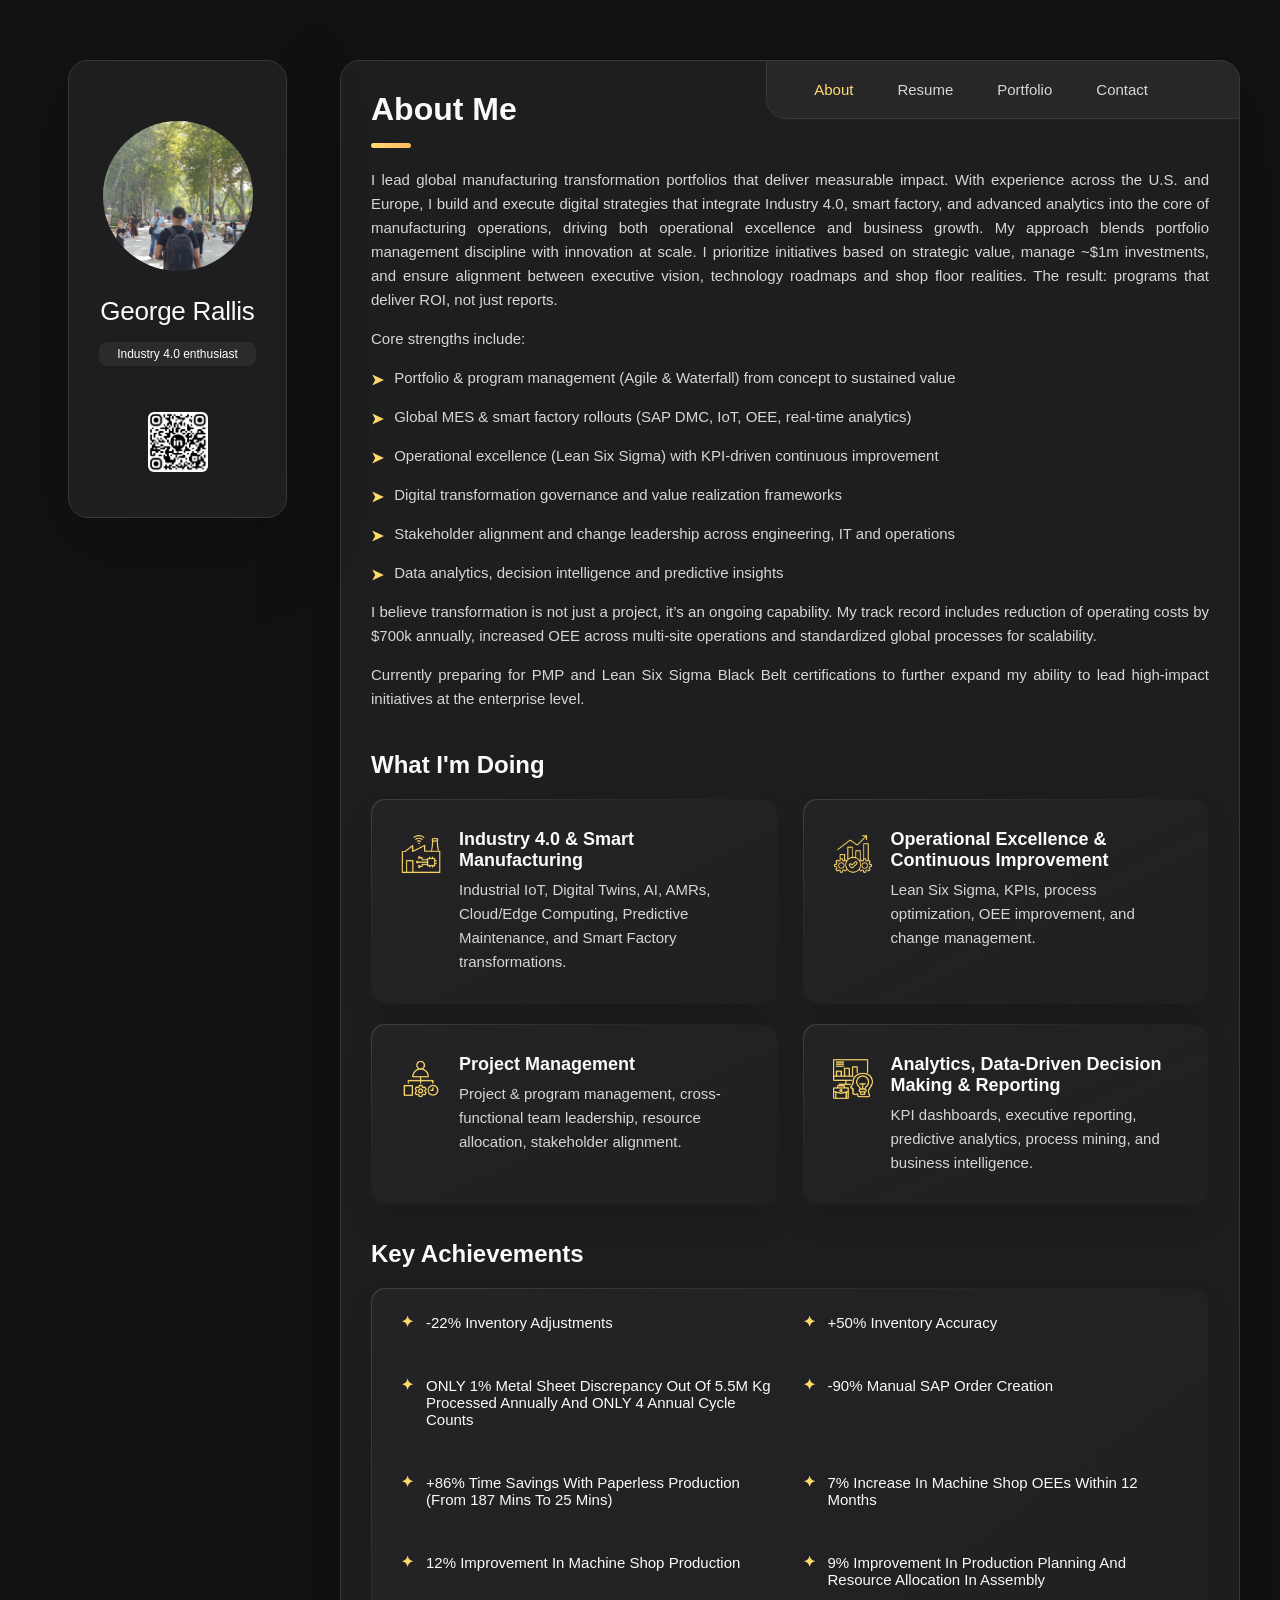
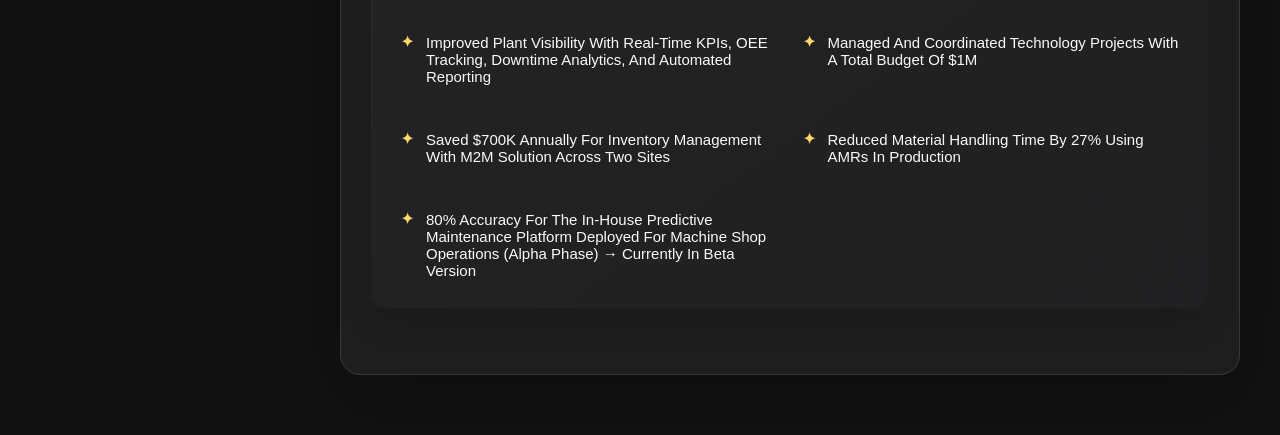
==== index.html @ 7f818e44 "github pages" ====
<!DOCTYPE html>
<html lang="en">

<head>
  <meta charset="UTF-8">
  <meta http-equiv="X-UA-Compatible" content="IE=edge">
  <meta name="viewport" content="width=device-width, initial-scale=1.0">
  <title>G.R.</title>

  <!--
    - favicon
  -->
  <link rel="shortcut icon" href="./assets/images/logo1.ico" type="image/x-icon">

  <!--
    - custom css link
  -->
  <link rel="stylesheet" href="./assets/css/style.css">

  <!--
    - google font link
  -->
  <link rel="preconnect" href="https://fonts.googleapis.com">
  <link rel="preconnect" href="https://fonts.gstatic.com" crossorigin>
</head>

  <!--
    - #MAIN
  -->
  
  <main>

    <!--
      - #SIDEBAR
    -->

    <aside class="sidebar" data-sidebar>

      <div class="sidebar-info">

        <figure class="avatar-box" style="border-radius: 50%;">
          <img src="./assets/images/my-avatar2.jpg" alt="George Rallis" width="80" style="border-radius: 50%; pointer-events: none; user-select: none;">
        </figure>

        <div class="info-content">
          <h1 class="name" title="George Rallis">George Rallis</h1>

          <p class="title" style="text-align: center;">Industry 4.0 enthusiast</p>
        </div>

        <button class="info_more-btn" data-sidebar-btn>
          <span>Show Contacts</span>

          <ion-icon name="chevron-down"></ion-icon>
        </button>

      </div>

      <div class="sidebar-info_more">

        <div class="separator"></div>

        <ul class="contacts-list">

          <li class="contact-item qr-item">
            <div class="contact-info">
              <a href="https://www.linkedin.com/in/grallis/" target="_blank">
                <img src="./assets/images/qr-code-styling.png" alt="LinkedIn QR Code" class="qr-code" />
              </a>
            </div>
          </li>
<!--
          <li class="contact-item">

            <div class="icon-box">
              <ion-icon name="mail-outline"></ion-icon>
            </div>

            <div class="contact-info">
              <p class="contact-title">Email</p>

              <a href="mailto:email@email.com" class="contact-link">email@email.com</a>
            </div>

          </li>

          <li class="contact-item">

            <div class="icon-box">
              <ion-icon name="phone-portrait-outline"></ion-icon>
            </div>

            <div class="contact-info">
              <p class="contact-title">Phone</p>

              <a href="tel:-" class="contact-link">-</a>
            </div>

          </li>

          <li class="contact-item">

            <div class="icon-box">
              <ion-icon name="calendar-outline"></ion-icon>
            </div>

            <div class="contact-info">
              <p class="contact-title">Birthday</p>

              <time datetime="1982-06-23">June 23, 1982</time>
            </div>

          </li>

          <li class="contact-item">

            <div class="icon-box">
              <ion-icon name="location-outline"></ion-icon>
            </div>

            <div class="contact-info">
              <p class="contact-title">Location</p>

              <address>Drama, Greece</address>
            </div>

          </li>

        </ul>

        <div class="separator"></div>
        <ul class="social-list">

          <li class="social-item">
            <a href="#" class="social-link">
              <ion-icon name="logo-facebook"></ion-icon>
            </a>
          </li>

          <li class="social-item">
            <a href="#" class="social-link">
              <ion-icon name="logo-twitter"></ion-icon>
            </a>
          </li>

          <li class="social-item">
            <a href="https://www.linkedin.com/in/grallis" class="social-link" target="_blank" rel="noopener noreferrer">
              <ion-icon name="logo-linkedin"></ion-icon>
            </a>
          </li>

-->
        </ul>

      </div>

    </aside>





    <!--
      - #main-content
    -->

    <div class="main-content">

      <!--
        - #NAVBAR
      -->

      <nav class="navbar">

        <ul class="navbar-list">

          <li class="navbar-item">
            <button class="navbar-link  active" data-nav-link>About</button>
          </li>

          <li class="navbar-item">
            <button class="navbar-link" data-nav-link>Resume</button>
          </li>

          <li class="navbar-item">
            <button class="navbar-link" data-nav-link>Portfolio</button>
          </li>
<!--
          <li class="navbar-item">
            <button class="navbar-link" data-nav-link>Blog</button>
          </li>
-->
          <li class="navbar-item">
            <button class="navbar-link" data-nav-link>Contact</button>
          </li>
          <li class="navbar-item">
  <button class="navbar-link theme-toggle">
    <ion-icon name="moon"></ion-icon>
  </button>
</li>


        </ul>

      </nav>





      <!--
        - #ABOUT
      -->

      <article class="about  active" data-page="about">

        <header>
          <h2 class="h2 article-title">About me</h2>
        </header>

        <section class="about-text" style="text-align: justify;">
          <p>
            I lead global manufacturing transformation portfolios that deliver measurable impact. With experience across the U.S. and Europe, I build and execute digital strategies that integrate Industry 4.0, smart factory, and advanced analytics into the core of manufacturing operations, driving both operational excellence and business growth.
            My approach blends portfolio management discipline with innovation at scale. I prioritize initiatives based on strategic value, manage ~$1m investments, and ensure alignment between executive vision, technology roadmaps and shop floor realities. The result: programs that deliver ROI, not just reports.
          </p>
          <p>Core strengths include:</p>
          <p><span class="emoji">➤</span> Portfolio & program management (Agile & Waterfall) from concept to sustained value</p>
          <p><span class="emoji">➤</span> Global MES & smart factory rollouts (SAP DMC, IoT, OEE, real-time analytics)</p>
          <p><span class="emoji">➤</span> Operational excellence (Lean Six Sigma) with KPI-driven continuous improvement</p>
          <p><span class="emoji">➤</span> Digital transformation governance and value realization frameworks</p>
          <p><span class="emoji">➤</span> Stakeholder alignment and change leadership across engineering, IT and operations</p>
          <p><span class="emoji">➤</span> Data analytics, decision intelligence and predictive insights</p>
          <p>
            I believe transformation is not just a project, it’s an ongoing capability. My track record includes reduction of operating costs by $700k annually, increased OEE across multi-site operations and standardized global processes for scalability.
          </p>
          <p>
            Currently preparing for PMP and Lean Six Sigma Black Belt certifications to further expand my ability to lead high-impact initiatives at the enterprise level.
          </p>
        </section>


        <!--
          - service
        -->

        <section class="service">

          <h3 class="h3 service-title">What i'm doing</h3>

          <ul class="service-list">

            <li class="service-item">
              <div class="service-icon-box">
                <img src="./assets/images/smart_factory1.png" width="40">
              </div>
              <div class="service-content-box">
                <h4 class="h4 service-item-title">Industry 4.0 & Smart Manufacturing</h4>
                <p class="service-item-text">
                  Industrial IoT, Digital Twins, AI, AMRs, Cloud/Edge Computing, Predictive Maintenance, and Smart Factory transformations.
                </p>
              </div>
            </li>

            <li class="service-item">
              <div class="service-icon-box">
                <img src="./assets/images/operational_excellence1.png" width="40">
              </div>
              <div class="service-content-box">
                <h4 class="h4 service-item-title">Operational Excellence & Continuous Improvement</h4>
                <p class="service-item-text">
                  Lean Six Sigma, KPIs, process optimization, OEE improvement, and change management.
                </p>
              </div>
            </li>

            <li class="service-item">
              <div class="service-icon-box">
                <img src="./assets/images/project_management1.png" alt="mobile app icon" width="40">
              </div>
              <div class="service-content-box">
                <h4 class="h4 service-item-title">Project Management</h4>
                <p class="service-item-text">
                  Project & program management, cross-functional team leadership, resource allocation, stakeholder alignment.
                </p>
              </div>
            </li>

            <li class="service-item">
              <div class="service-icon-box">
                <img src="./assets/images/business_intelligence1.png" alt="camera icon" width="40">
              </div>
              <div class="service-content-box">
                <h4 class="h4 service-item-title">Analytics, Data-Driven Decision Making & Reporting</h4>
                <p class="service-item-text">
                  KPI dashboards, executive reporting, predictive analytics, process mining, and business intelligence.
                </p>
              </div>
            </li>

          </ul>

        </section>


        <!--
          - testimonials
        -->
<!--
        <section class="testimonials">

          <h3 class="h3 testimonials-title">Testimonials</h3>

          <ul class="testimonials-list has-scrollbar">

            <li class="testimonials-item">
              <div class="content-card" data-testimonials-item>

                <figure class="testimonials-avatar-box">
                  <img src="./assets/images/avatar-1.png" alt="Daniel lewis" width="60" data-testimonials-avatar>
                </figure>

                <h4 class="h4 testimonials-item-title" data-testimonials-title>Daniel lewis</h4>

                <div class="testimonials-text" data-testimonials-text>
                  <p>
                    Richard was hired to create a corporate identity. We were very pleased with the work done. She has a
                    lot of experience
                    and is very concerned about the needs of client. Lorem ipsum dolor sit amet, ullamcous cididt
                    consectetur adipiscing
                    elit, seds do et eiusmod tempor incididunt ut laborels dolore magnarels alia.
                  </p>
                </div>

              </div>
            </li>

            <li class="testimonials-item">
              <div class="content-card" data-testimonials-item>

                <figure class="testimonials-avatar-box">
                  <img src="./assets/images/avatar-2.png" alt="Jessica miller" width="60" data-testimonials-avatar>
                </figure>

                <h4 class="h4 testimonials-item-title" data-testimonials-title>Jessica miller</h4>

                <div class="testimonials-text" data-testimonials-text>
                  <p>
                    Richard was hired to create a corporate identity. We were very pleased with the work done. She has a
                    lot of experience
                    and is very concerned about the needs of client. Lorem ipsum dolor sit amet, ullamcous cididt
                    consectetur adipiscing
                    elit, seds do et eiusmod tempor incididunt ut laborels dolore magnarels alia.
                  </p>
                </div>

              </div>
            </li>

            <li class="testimonials-item">
              <div class="content-card" data-testimonials-item>

                <figure class="testimonials-avatar-box">
                  <img src="./assets/images/avatar-3.png" alt="Emily evans" width="60" data-testimonials-avatar>
                </figure>

                <h4 class="h4 testimonials-item-title" data-testimonials-title>Emily evans</h4>

                <div class="testimonials-text" data-testimonials-text>
                  <p>
                    Richard was hired to create a corporate identity. We were very pleased with the work done. She has a
                    lot of experience
                    and is very concerned about the needs of client. Lorem ipsum dolor sit amet, ullamcous cididt
                    consectetur adipiscing
                    elit, seds do et eiusmod tempor incididunt ut laborels dolore magnarels alia.
                  </p>
                </div>

              </div>
            </li>

            <li class="testimonials-item">
              <div class="content-card" data-testimonials-item>

                <figure class="testimonials-avatar-box">
                  <img src="./assets/images/avatar-4.png" alt="Henry william" width="60" data-testimonials-avatar>
                </figure>

                <h4 class="h4 testimonials-item-title" data-testimonials-title>Henry william</h4>

                <div class="testimonials-text" data-testimonials-text>
                  <p>
                    Richard was hired to create a corporate identity. We were very pleased with the work done. She has a
                    lot of experience
                    and is very concerned about the needs of client. Lorem ipsum dolor sit amet, ullamcous cididt
                    consectetur adipiscing
                    elit, seds do et eiusmod tempor incididunt ut laborels dolore magnarels alia.
                  </p>
                </div>

              </div>
            </li>

          </ul>

        </section>
-->

        <!--
          - testimonials modal
        -->

        <div class="modal-container" data-modal-container>

          <div class="overlay" data-overlay></div>

          <section class="testimonials-modal">

            <button class="modal-close-btn" data-modal-close-btn>
              <ion-icon name="close-outline"></ion-icon>
            </button>

            <div class="modal-img-wrapper">
              <figure class="modal-avatar-box">
                <img src="./assets/images/avatar-1.png" alt="Daniel lewis" width="80" data-modal-img>
              </figure>

              <img src="./assets/images/icon-quote.svg" alt="quote icon">
            </div>

            <div class="modal-content">

              <h4 class="h3 modal-title" data-modal-title>Daniel lewis</h4>

              <time datetime="2021-06-14">14 June, 2021</time>

              <div data-modal-text>
                <p>
                  Richard was hired to create a corporate identity. We were very pleased with the work done. She has a
                  lot of experience
                  and is very concerned about the needs of client. Lorem ipsum dolor sit amet, ullamcous cididt
                  consectetur adipiscing
                  elit, seds do et eiusmod tempor incididunt ut laborels dolore magnarels alia.
                </p>
              </div>

            </div>

          </section>

        </div>

        <!--
          - Key Achievements
        -->
<section class="service">

  <h3 class="h3 service-title">Key Achievements</h3>

  <ul class="service-list content-card">
    
    <li class="skills-item">
      <div class="title-wrapper">
        <h5 class="h5"><span class="emoji">✦</span> -22% inventory adjustments</h5>
      </div>
    </li>
    <li class="skills-item">
      <div class="title-wrapper">
        <h5 class="h5"><span class="emoji">✦</span> +50% inventory accuracy</h5>
      </div>
    </li>
    <li class="skills-item">
      <div class="title-wrapper">
        <h5 class="h5"><span class="emoji">✦</span> ONLY 1% metal sheet discrepancy out of 5.5M kg processed annually and ONLY 4 annual cycle counts</h5>
      </div>
    </li>
    <li class="skills-item">
      <div class="title-wrapper">
        <h5 class="h5"><span class="emoji">✦</span> -90% manual SAP order creation</h5>
      </div>
    </li>
    <li class="skills-item">
      <div class="title-wrapper">
        <h5 class="h5"><span class="emoji">✦</span> +86% time savings with paperless production (from 187 mins to 25 mins)</h5>
      </div>
    </li>
    <li class="skills-item">
      <div class="title-wrapper">
        <h5 class="h5"><span class="emoji">✦</span> 7% increase in machine shop OEEs within 12 months</h5>
      </div>
    </li>
    <li class="skills-item">
      <div class="title-wrapper">
        <h5 class="h5"><span class="emoji">✦</span> 12% improvement in machine shop production</h5>
      </div>
    </li>
    <li class="skills-item">
      <div class="title-wrapper">
        <h5 class="h5"><span class="emoji">✦</span> 9% improvement in production planning and resource allocation in assembly</h5>
      </div>
    </li>
    <li class="skills-item">
      <div class="title-wrapper">
        <h5 class="h5"><span class="emoji">✦</span> Improved plant visibility with real-time KPIs, OEE tracking, downtime analytics, and automated reporting</h5>
      </div>
    </li>
    <li class="skills-item">
      <div class="title-wrapper">
        <h5 class="h5"><span class="emoji">✦</span> Managed and coordinated technology projects with a total budget of $1M</h5>
      </div>
    </li>
    <li class="skills-item">
      <div class="title-wrapper">
        <h5 class="h5"><span class="emoji">✦</span> Saved $700K annually for inventory management with M2M solution across two sites</h5>
      </div>
    </li>
    <li class="skills-item">
      <div class="title-wrapper">
        <h5 class="h5"><span class="emoji">✦</span> Reduced material handling time by 27% using AMRs in production</h5>
      </div>
    </li>
    <li class="skills-item">
      <div class="title-wrapper">
        <h5 class="h5"><span class="emoji">✦</span> 80% accuracy for the in-house predictive maintenance platform deployed for Machine Shop operations (alpha phase) → currently in beta version</h5>
      </div>
    </li>

  </ul>

</section>


        <!--
          - clients
        -->
<!--
        <section class="clients">

          <h3 class="h3 clients-title">Clients</h3>

          <ul class="clients-list has-scrollbar">

            <li class="clients-item">
              <a href="#">
                <img src="./assets/images/logo-1-color.png" alt="client logo">
              </a>
            </li>

            <li class="clients-item">
              <a href="#">
                <img src="./assets/images/logo-2-color.png" alt="client logo">
              </a>
            </li>

            <li class="clients-item">
              <a href="#">
                <img src="./assets/images/logo-3-color.png" alt="client logo">
              </a>
            </li>

            <li class="clients-item">
              <a href="#">
                <img src="./assets/images/logo-4-color.png" alt="client logo">
              </a>
            </li>

            <li class="clients-item">
              <a href="#">
                <img src="./assets/images/logo-5-color.png" alt="client logo">
              </a>
            </li>

            <li class="clients-item">
              <a href="#">
                <img src="./assets/images/logo-6-color.png" alt="client logo">
              </a>
            </li>

          </ul>

        </section>
-->
      </article>





      <!--
        - #RESUME
      -->

      <article class="resume" data-page="resume">

        <header>
          <h2 class="h2 article-title">Resume</h2>
        </header>

        <section class="timeline">

          <div class="title-wrapper">
            <div class="icon-box">
              <ion-icon name="rocket"></ion-icon>
            </div>

            <h3 class="h3">Experience</h3>
          </div>

          <ol class="timeline-list">

            <li class="timeline-item">
              <h4 class="h4 timeline-item-title">Lead Smart Manufacturing & Operations Engineer</h4>
              <span>Raycap SA USA - Primary Locations: Charleston, SC & Post Falls, ID</span>
              <span>Raycap SA Greece - Based: Drama</span>
              <span>05/2022 - Present</span>
              <ul class="timeline-text" style="text-align: justify;">
                <li>
                  • <b>Directed the global Smart Factory transformation program</b>, designing and executing a scalable Industry 4.0 roadmap across multiple manufacturing sites to improve connectivity, automation, and data-driven decision-making to achieve corporate KPIs and operational goals.
                  <ul style="margin-left: 20px; list-style-type: circle; text-align: justify;">
                    <li>&#9642; Incorporated in-house product development, MES, IoT, SCADA, AI agents, Digital Twins, AMRs, Predictive Maintenance, Edge & Cloud Computing, 5G, RFID, Machine Vision for Quality Visual Inspection, and Big Data for Advanced Production Analytics with developed forecasting models for SCM.</li>
                  </ul>
                </li>
                <li>•	Partnered cross-functionally with IT, Engineering, Production, and Quality to design a secure and scalable IT/OT architecture, aligning Smart Factory systems with ISO 27001 and international cybersecurity best practices to protect digital assets and ensure operational resilience.</li>
                <li>•	Developed a cross-functional team integrating IT, Operations, Engineering, and Quality to enable Industry 4.0 initiatives and accelerate digital transformation, improving operational agility, productivity, and data-driven decision-making enterprise-wide.</li>
                <li>•	Chaired the Digital Manufacturing Steering Committee, presenting project roadmaps and performance updates to plant leadership and functional managers to secure alignment and investment in continuous improvement initiatives.</li>
                <li>•	Functioned as PMO for digital transformation initiatives, overseeing project planning, execution, risk mitigation, budgeting, stakeholder communication and post-project reviews.</li>
                <li>•	Led continuous improvement initiatives using Lean Six Sigma, improving production processes, efficiency, and quality across manufacturing operations.</li>
                <li>•	Worked closely with external vendors and consultants to plan, implement, and enhance SAP projects, ensuring successful integration with the existing systems.</li>
              </ul>
            </li>

            <li class="timeline-item">
              <h4 class="h4 timeline-item-title">Electrical Engineer</h4>
              <span>Senekis & Sons Ltd-Electrical Switchboards, Thessaloniki, Greece</span>
              <span>11/2020 - 4/2022</span>
              <ul class="timeline-text" style="text-align: justify;">
                <li>•	Drove Lean-based operational excellence initiatives, reducing non-value-added time by 15% and improving production cycle efficiency by 10%.</li>
                <li>•	Designed and implemented process automation and safety compliance solutions across electrical manufacturing systems.</li>
                <li>•	Managed end-to-end project delivery, ensuring cost control, stakeholder alignment, and on-time execution.</li>
              </ul>
            </li>

            <li class="timeline-item">
              <h4 class="h4 timeline-item-title">Software Developer/IT specialist</h4>                                                                                                                                             </h4>
              <span>Research & Informatics Corps, IV Support Brigade, Xanthi, Greece</span>
              <span>01/2020 - 10/2020</span>
              <ul class="timeline-text" style="text-align: justify;">
                <li>•	Developed a motion-tracking surveillance system for restricted military zones.</li>
                <li>•	Designed optimized shift scheduling algorithms, improving personnel allocation efficiency.</li>
                <li>•	Maintained and supported secure military network infrastructure implementing ISO-aligned policies and controls to protect sensitive data and systems.</li>
              </ul>
            </li>

            <li class="timeline-item">
              <h4 class="h4 timeline-item-title">Freelance Electrical Engineer</h4>                                                                                                                                             </h4>
              <span>Upwork</span>
              <span>03/2018 - 01/2020</span>
              <ul class="timeline-text" style="text-align: justify;">
                <li>•	Battery Management System (BMS) Prototype: Designed and simulated a basic BMS for a lithium-ion battery pack with features including cell balancing, fault detection, temperature monitoring, and protection mechanisms. The system was integrated with a photovoltaic (PV) charging source, enabling efficient solar energy harvesting and smart charge control to maximize battery lifespan and safety.</li>
                <li>•	Automated Attendance System Using RFID: Developed both the hardware (RFID reader + microcontroller) and backend software for an automated work attendance tracking system.</li>
                <li>•	DC Motor Speed Control Using PWM: Designed a closed-loop DC motor control system using pulse-width modulation (PWM) and feedback from a rotary encoder. Enabled smooth speed variation and automatic correction under variable load conditions. Built the circuit on a PCB and programmed it using an embedded C environment.</li>
              </ul>
            </li>

            <li class="timeline-item">
              <h4 class="h4 timeline-item-title">Automation Engineer</h4>                                                                                                                                             </h4>
              <span>Raycap SA, Drama, Greece</span>
              <span>06/2017 - 09/2017</span>
              <ul class="timeline-text" style="text-align: justify;">
                <li>• Conducted Industry 4.0 readiness assessment and proposed digital transformation roadmap for smart factory adoption.</li>
                <li>• Designed and deployed PoC IoT and predictive analytics systems integrating PLC data, in-house engineered IoT modules, Azure Cloud Services, Analytics Platforms, and Databases to enable data-driven operations.</li>
                <li>•	Applied DevOps practices (including CI/CD pipelines, automated deployments, and system monitoring) to streamline development, improve solution reliability, and accelerate digital initiatives.</li>
              </ul>
            </li>
          </ol>

        </section>

        <section class="timeline">

          <div class="title-wrapper">
            <div class="icon-box">
              <ion-icon name="book-outline"></ion-icon>
            </div>

            <h3 class="h3">Education</h3>
          </div>

          <ol class="timeline-list">

            <li class="timeline-item">
              <h4 class="h4 timeline-item-title">Master of Business Administration (MBA)</h4>
              <span>University of Macedonia (UOM), Thessaloniki, Greece</span>
              <span>10/2021 - 03/2023</span>
              <ul class="timeline-text" style="text-align: justify;">
                <li>•	Thesis: "Integration of Industry 4.0 in Operations Management"</li>
                <li>•	Focus: Project Management (PMI-aligned) & Operations Management</li>
              </ul>
            </li>

            <li class="timeline-item">
              <h4 class="h4 timeline-item-title">M.Eng. in Electrical & Computer Engineering</h4>
              <span>Democritus University of Thrace (DUTH), Xanthi, Greece</span>
              <span>10/2013 - 10/2019</span>
              <ul class="timeline-text" style="text-align: justify;">
                <li>•	Integrated Master’s Degree comprising 3 years of foundational studies (B.Sc.) followed by 2 years of specialized advanced studies (M.Eng.).</li>
                <li>• Focus: Mechatronics, Internet of Things (IoT), Industry 4.0, Embedded Systems, Microelectronics, Control Systems, and Automation.</li>
              </ul>
            </li>

          </ol>

        </section>

        <section class="timeline">

          <div class="title-wrapper">
            <div class="icon-box">
              <ion-icon name="apps-outline"></ion-icon>
            </div>

            <h3 class="h3">Advisory Experience (Volundary)</h3>
          </div>

          <ol class="timeline-list">

            <li class="timeline-item">
              <h4 class="h4 timeline-item-title">Technical Implementation Advisor</h4>
              <span>DEDKA Non-Profit Organization, Drama, Greece</span>
              <span>12/2022 - Present</span>
              <ul class="timeline-text" style="text-align: justify;">
                <li>•	Advising on IoT-enabled public health systems, developing smart monitoring infrastructure for AED devices across municipalities.</li>
                <li>•	Collaborated with local partners to deploy data-driven analytics for optimal resource placement and performance tracking.</li>
                <li>•	Contributed to innovation in medical device technology: Patent: “IoT Device for an Automated External Defibrillator,” Application No: EP4480532 (Pending).</li>
              </ul>
            </li>

          </ol>

        </section>
<!--
        <section class="skill">

          <h3 class="h3 skills-title">My skills</h3>

          <ul class="skills-list content-card">

            <li class="skills-item">

              <div class="title-wrapper">
                <h5 class="h5">Web design</h5>
                <data value="80">80%</data>
              </div>

              <div class="skill-progress-bg">
                <div class="skill-progress-fill" style="width: 80%;"></div>
              </div>

            </li>

            <li class="skills-item">

              <div class="title-wrapper">
                <h5 class="h5">Graphic design</h5>
                <data value="70">70%</data>
              </div>

              <div class="skill-progress-bg">
                <div class="skill-progress-fill" style="width: 70%;"></div>
              </div>

            </li>

            <li class="skills-item">

              <div class="title-wrapper">
                <h5 class="h5">Branding</h5>
                <data value="90">90%</data>
              </div>

              <div class="skill-progress-bg">
                <div class="skill-progress-fill" style="width: 90%;"></div>
              </div>

            </li>

            <li class="skills-item">

              <div class="title-wrapper">
                <h5 class="h5">WordPress</h5>
                <data value="50">50%</data>
              </div>

              <div class="skill-progress-bg">
                <div class="skill-progress-fill" style="width: 50%;"></div>
              </div>

            </li>

          </ul>

        </section>
-->
      </article>





      <!--
        - #PORTFOLIO
      -->

      <article class="portfolio" data-page="portfolio">

        <header>
          <h2 class="h2 article-title">Portfolio</h2>
        </header>

          <div class="filter-select-box">
            <button class="filter-select" data-select>
              <div class="select-value" data-selecct-value>Select category</div>
              <div class="select-icon">
                <ion-icon name="chevron-down"></ion-icon>
              </div>
            </button>
          </div>

        <section class="timeline">

          <div class="title-wrapper">
            <div class="icon-box">
              <ion-icon name="briefcase-outline"></ion-icon>
            </div>
            <h3 class="h3">My projects</h3>
          </div>
          <!-- <div class="title-wrapper" style="font-weight: bold; color: hsl(45, 54%, 58%)">asd</div> -->
          
          <ol class="timeline-list">
            <li class="timeline-item">
              <h4 class="h4 timeline-item-title" style="font-weight: bold; color: hsl(45, 54%, 58%)">MES Implementation of SAP Digital Manufacturing (SAP DM)</h4>
              <ul class="timeline-text" style="text-align: justify;">
                <li>•	Led the implementation of SAP DM for real-time production tracking across all manufacturing lines, integrating PLCs and OPC-UA-enabled machinery to automate data capture for production orders and quality checks.</li>
                <li>•	Configured material traceability workflows for serialized components, enabling full batch genealogy and automated quality alerts in compliance with ISO and FDA standards.</li>
                <li>•	Developed custom SAC dashboards to monitor KPIs such as OEE, scrap rate, and throughput per line, reducing manual reporting efforts by 80% and providing near real-time operational insights.</li>
                <li>•	Designed automated production exception handling, where deviations in temperature, pressure, or cycle time triggered workflow notifications and corrective action tasks directly in SAP DM.</li>
                <li>•	Implemented bi-directional SAP ECC integration, ensuring production orders, inventory consumption, and finished goods receipts were automatically synchronized with ERP.</li>
                <li>•	Led pilot deployment on high-volume lines, achieving a 9% reduction in production downtime through proactive equipment monitoring and data-driven scheduling adjustments.</li>
                <li>•	Managed end-to-end user training and go-live support (~500 end users), resulting in 100% on-time adoption of electronic batch records and digital work instructions.</li>
              </ul>
              <div class="timeline-images" style="display: flex; gap: 10px; margin-top: 10px;">
                <img src="./assets/images/1.jpg" style="width: 8cm; height: 6cm; object-fit: cover; border-radius: 10px; pointer-events: none; user-select: none;">
                <img src="./assets/images/2.jpg" style="width: 8cm; height: 6cm; object-fit: cover; border-radius: 10px; pointer-events: none; user-select: none;">
                <img src="./assets/images/3.jpg" style="width: 8cm; height: 6cm; object-fit: cover; border-radius: 10px; pointer-events: none; user-select: none;">
                <img src="./assets/images/4.jpg" style="width: 8cm; height: 6cm; object-fit: cover; border-radius: 10px; pointer-events: none; user-select: none;">
              </div>
              <br>
            </li>

            <li class="timeline-item">
              <h4 class="h4 timeline-item-title" style="font-weight: bold; color: hsl(45, 54%, 58%)">In-house modular MES (RayTrace) development for the Machine Shop </h4>
              <ul class="timeline-text" style="text-align: justify;">
                <li>•	Led end-to-end in-house MES development tailored for a machine shop environment, delivering a modular solution that supports flexible production workflows and multi-machine connectivity.</li>
                <li>•	Designed and implemented real-time machine data capture, integrating CNC machines, PLCs, and sensors to track cycle time, spindle utilization, and machine status automatically.</li>
                <li>•	Developed dynamic work order and job tracking modules, enabling operators to log progress, report downtime, and track setup/processing times with minimal manual effort.</li>
                <li>•	Built custom dashboards and analytics for production KPIs, including machine utilization, job completion rates, and scrap, improving visibility and data-driven decision-making.</li>
                <li>•	Enabled traceability and quality control workflows, logging tool usage, maintenance history, and part inspection results to ensure compliance and reduce rework.</li>
                <li>•	Implemented modular architecture, allowing rapid addition of new functionalities without impacting existing operations.</li>
                <li>•	Directed user training, adoption, and change management for shop-floor personnel, ensuring smooth transition from manual tracking to a digital MES environment.</li>
                <li>•	Delivered measurable outcomes, including 7% increase in OEEs within 12 months and 12% improvement in production rate.</li>
              </ul>
              <div class="timeline-images" style="display: flex; gap: 10px; margin-top: 10px;">
                <img src="./assets/images/amr.jpg" style="width: 5cm; height: 4cm; object-fit: cover; border-radius: 10px; pointer-events: none; user-select: none;">
              </div>
              <br>
            </li>

            <li class="timeline-item">
              <h4 class="h4 timeline-item-title" style="font-weight: bold; color: hsl(45, 54%, 58%)">Smart Intralogistics Inventory Management (M2M Solution)</h4>
              <ul class="timeline-text" style="text-align: justify;">
                <li>•	Implemented a fully automated M2M intralogistics solution that monitors machine logs in real time, identifying part numbers, quantities, net weight, scrap weight, and scrap percentages.</li>
                <li>•	Automatically synchronizes with SAP ERP, consuming quantities and updating inventory without any manual ERP actions; humans only review logs daily.</li>
                <li>•	Enabled 24/7 robotic process automation, eliminating manual intervention while ensuring continuous production tracking and inventory management.</li>
                <li>•	Achieved -22% inventory adjustments, reducing discrepancies and improving inventory accuracy by 50%.</li>
                <li>•	Delivered exceptional material consumption accuracy: only 1% metal sheet discrepancy out of 5.5M kg processed annually, requiring just 4 annual cycle counts.</li>
                <li>•	Reduced manual SAP order creation by 90%, streamlining production planning and operations.</li>
                <li>•	Improved efficiency with paperless production, achieving +86% time savings (from 187 mins to 25 mins per batch).</li>
              </ul>
              <div class="timeline-images" style="display: flex; gap: 10px; margin-top: 10px;">
                <img src="./assets/images/amr.jpg" style="width: 5cm; height: 4cm; object-fit: cover; border-radius: 10px; pointer-events: none; user-select: none;">
              </div>
              <br>
            </li>

            <li class="timeline-item">
              <h4 class="h4 timeline-item-title" style="font-weight: bold; color: hsl(45, 54%, 58%)">In-house HRM system development with ERP, MES and Attendance System integration</h4>
              <ul class="timeline-text" style="text-align: justify;">
                <li>•	Led the end-to-end development of an in-house HRM system, integrating seamlessly with ERP, MES, and attendance systems to create a unified workforce management platform.</li>
                <li>•	Implemented real-time attendance tracking, linking RFID inputs directly to payroll, shift planning, and production line assignments.</li>
                <li>•	Developed automated leave, overtime, and shift allocation workflows, reducing manual HR processing and ensuring accurate labor cost allocation in ERP.</li>
                <li>•	Integrated HRM with MES production data, enabling real-time monitoring of operator productivity, machine assignments, and skill-based task allocation.</li>
                <li>•	Built custom dashboards and reports for HR and operations teams, including workforce utilization, absenteeism trends, and skill matrix analytics.</li>
                <li>•	Directed change management and user training, ensuring smooth adoption by HR and payroll.</li>
              </ul>
              <div class="timeline-images" style="display: flex; gap: 10px; margin-top: 10px;">
                <img src="./assets/images/amr.jpg" style="width: 5cm; height: 4cm; object-fit: cover; border-radius: 10px; pointer-events: none; user-select: none;">
              </div>
              <br>
            </li>

            <li class="timeline-item">
              <h4 class="h4 timeline-item-title" style="font-weight: bold; color: hsl(45, 54%, 58%)">Enterprise CMMS Deployment Across Raycap Manufacturing Plants</h4>
              <ul class="timeline-text" style="text-align: justify;">
                <li>•	Led the end-to-end implementation of a CMMS (Computerized Maintenance Management System) across multiple plants (1 in Greece, 3 in USA) within the group, standardizing maintenance processes and digitalizing equipment management.</li>
                <li>•	Configured preventive and reactive maintenance workflows, ensuring real-time tracking of machine health, downtime, and maintenance history.</li>
                <li>•	Integrated CMMS with ERP and MES, enabling automatic generation of maintenance orders, inventory updates, and spare parts consumption.</li>
                <li>•	Developed custom dashboards and KPIs to monitor equipment availability, MTBF, MTTF MTTR, PMP, maintenance backlog and maintenance costs, improving operational visibility.</li>
                <li>•	Directed user training, adoption, and change management, ensuring maintenance teams fully leveraged digital workflows.</li>
                <li>•	Delivered measurable outcomes, including reduction in unplanned downtime, optimized spare parts inventory, and standardized maintenance reporting across all plants.</li>
              </ul>
              <div class="timeline-images" style="display: flex; gap: 10px; margin-top: 10px;">
                <img src="./assets/images/amr.jpg" style="width: 5cm; height: 4cm; object-fit: cover; border-radius: 10px; pointer-events: none; user-select: none;">
              </div>
              <br>
            </li>

            <li class="timeline-item">
              <h4 class="h4 timeline-item-title" style="font-weight: bold; color: hsl(45, 54%, 58%)">5G AMR Implementation for Automated Material Handling</h4>
              <ul class="timeline-text" style="text-align: justify;">
                <li>•	Project managed the deployment of the first functional Autonomous Mobile Robot (AMR) for smart intralogistics, automating the transfer of finished material pallets between two campus buildings.</li>
                <li>•	Collaborated with the Information Technology Institute's development team to design and implement advanced navigation and mapping algorithms, leveraging GPS and 5G connectivity for precise routing.</li>
                <li>•	Oversaw integration of the AMR with a central control platform, enabling real-time monitoring, task scheduling, and performance tracking.</li>
                <li>•	Defined AMR requirements, including payload, docking, and route optimization, ensuring safe and efficient material handling.</li>
                <li>•	Achieved a 27% reduction in material handling time during 12-hour shifts by implementing automated pallet transport, streamlining production flow and removing all manual transfers between buildings.</li>
              </ul>
              <div class="timeline-images" style="display: flex; gap: 10px; margin-top: 10px;">
                <img src="./assets/images/amr.jpg" style="width: 5cm; height: 4cm; object-fit: cover; border-radius: 10px; pointer-events: none; user-select: none;">
              </div>
              <br>
            </li>

            <li class="timeline-item">
              <h4 class="h4 timeline-item-title" style="font-weight: bold; color: hsl(45, 54%, 58%)">RFID-Enabled Intra-Logistics Automation with SAP Integration</h4>
              <ul class="timeline-text" style="text-align: justify;">
                <li>• Led the design and deployment of an RFID gate system to monitor forklift movements and automate transfer order confirmations in SAP.</li>
                <li>•	Coordinated with IT, consultants and warehouse teams to integrate RFID hardware, SAP and workflow processes.</li>
                <li>•	Defined system requirements, validated RFID scanning protocols, and ensured accurate real-time tracking of materials.</li>
                <li>•	Oversaw end-to-end testing, go-live, and user training, ensuring smooth adoption and minimal operational disruption.</li>
                <li>•	Delivered measurable results, including fully automated transfer order confirmations, reduced manual SAP transactions, improved inventory accuracy with real-time updates, and enhanced traceability of intra-plant material flows.</li>
              </ul>
              <div class="timeline-images" style="display: flex; gap: 10px; margin-top: 10px;">
                <img src="./assets/images/amr.jpg" style="width: 5cm; height: 4cm; object-fit: cover; border-radius: 10px; pointer-events: none; user-select: none;">
              </div>
              <br>
            </li>

            <li class="timeline-item">
              <h4 class="h4 timeline-item-title" style="font-weight: bold; color: hsl(45, 54%, 58%)">Production Line Design - Charleston, SC Plant (Project: Link5G, New York)</h4>
              <ul class="timeline-text" style="text-align: justify;">
                <li>• Designed the end-to-end production line for the Charleston plant, optimizing workflow, equipment layout, and material handling.</li>
                <li>•	Trained SAP users and supervisors on SAP processes, serialization, and quality procedures to ensure smooth adoption and compliance with regulatory and production standards.</li>
                <li>•	Designed workstations and assembly sequences, including task allocation, operator instructions, and standardized operating procedures.</li>
                <li>•	Integrated quality checkpoints and inspection procedures throughout the line to ensure early defect detection and minimize rework.</li>
                <li>• Coordinated with engineering, operations, and safety teams to ensure compliance with industrial safety, lean manufacturing, and ergonomic standards.</li>
                <li>• Prepared documentation and training materials for operators, supervisors, and maintenance teams to ensure smooth ramp-up and knowledge transfer.</li>
              </ul>
              <div class="timeline-images" style="display: flex; gap: 10px; margin-top: 10px;">
                <img src="./assets/images/amr.jpg" style="width: 5cm; height: 4cm; object-fit: cover; border-radius: 10px; pointer-events: none; user-select: none;">
              </div>
              <br>
            </li>

            <li class="timeline-item">
              <h4 class="h4 timeline-item-title" style="font-weight: bold; color: hsl(45, 54%, 58%)">..</h4>
              <ul class="timeline-text" style="text-align: justify;">
                <li>• Coming Soon...</li>
              </ul>
              <div class="timeline-images" style="display: flex; gap: 10px; margin-top: 10px;">
                <img src="./assets/images/hourglass.png" style="width: 5cm; height: 4cm; object-fit: cover; border-radius: 10px; pointer-events: none; user-select: none;">
              </div>
              <br>
            </li>

          </ol>
        </section>
      </article>





      <!--
        - #BLOG
      -->
<!--
      <article class="blog" data-page="blog">

        <header>
          <h2 class="h2 article-title">Blog</h2>
        </header>

        <section class="blog-posts">

          <ul class="blog-posts-list">

            <li class="blog-post-item">
              <a href="#">

                <figure class="blog-banner-box">
                  <img src="./assets/images/blog-1.jpg" alt="Design conferences in 2022" loading="lazy">
                </figure>

                <div class="blog-content">

                  <div class="blog-meta">
                    <p class="blog-category">Design</p>

                    <span class="dot"></span>

                    <time datetime="2022-02-23">Fab 23, 2022</time>
                  </div>

                  <h3 class="h3 blog-item-title">Design conferences in 2022</h3>

                  <p class="blog-text">
                    Veritatis et quasi architecto beatae vitae dicta sunt, explicabo.
                  </p>

                </div>

              </a>
            </li>

            <li class="blog-post-item">
              <a href="#">

                <figure class="blog-banner-box">
                  <img src="./assets/images/blog-2.jpg" alt="Best fonts every designer" loading="lazy">
                </figure>

                <div class="blog-content">

                  <div class="blog-meta">
                    <p class="blog-category">Design</p>

                    <span class="dot"></span>

                    <time datetime="2022-02-23">Fab 23, 2022</time>
                  </div>

                  <h3 class="h3 blog-item-title">Best fonts every designer</h3>

                  <p class="blog-text">
                    Sed ut perspiciatis, nam libero tempore, cum soluta nobis est eligendi.
                  </p>

                </div>

              </a>
            </li>

            <li class="blog-post-item">
              <a href="#">

                <figure class="blog-banner-box">
                  <img src="./assets/images/blog-3.jpg" alt="Design digest #80" loading="lazy">
                </figure>

                <div class="blog-content">

                  <div class="blog-meta">
                    <p class="blog-category">Design</p>

                    <span class="dot"></span>

                    <time datetime="2022-02-23">Fab 23, 2022</time>
                  </div>

                  <h3 class="h3 blog-item-title">Design digest #80</h3>

                  <p class="blog-text">
                    Excepteur sint occaecat cupidatat no proident, quis nostrum exercitationem ullam corporis suscipit.
                  </p>

                </div>

              </a>
            </li>

            <li class="blog-post-item">
              <a href="#">

                <figure class="blog-banner-box">
                  <img src="./assets/images/blog-4.jpg" alt="UI interactions of the week" loading="lazy">
                </figure>

                <div class="blog-content">

                  <div class="blog-meta">
                    <p class="blog-category">Design</p>

                    <span class="dot"></span>

                    <time datetime="2022-02-23">Fab 23, 2022</time>
                  </div>

                  <h3 class="h3 blog-item-title">UI interactions of the week</h3>

                  <p class="blog-text">
                    Enim ad minim veniam, consectetur adipiscing elit, quis nostrud exercitation ullamco laboris nisi.
                  </p>

                </div>

              </a>
            </li>

            <li class="blog-post-item">
              <a href="#">

                <figure class="blog-banner-box">
                  <img src="./assets/images/blog-5.jpg" alt="The forgotten art of spacing" loading="lazy">
                </figure>

                <div class="blog-content">

                  <div class="blog-meta">
                    <p class="blog-category">Design</p>

                    <span class="dot"></span>

                    <time datetime="2022-02-23">Fab 23, 2022</time>
                  </div>

                  <h3 class="h3 blog-item-title">The forgotten art of spacing</h3>

                  <p class="blog-text">
                    Maxime placeat, sed do eiusmod tempor incididunt ut labore et dolore magna aliqua.
                  </p>

                </div>

              </a>
            </li>

            <li class="blog-post-item">
              <a href="#">

                <figure class="blog-banner-box">
                  <img src="./assets/images/blog-6.jpg" alt="Design digest #79" loading="lazy">
                </figure>

                <div class="blog-content">

                  <div class="blog-meta">
                    <p class="blog-category">Design</p>

                    <span class="dot"></span>

                    <time datetime="2022-02-23">Fab 23, 2022</time>
                  </div>

                  <h3 class="h3 blog-item-title">Design digest #79</h3>

                  <p class="blog-text">
                    Optio cumque nihil impedit uo minus quod maxime placeat, velit esse cillum.
                  </p>

                </div>

              </a>
            </li>

          </ul>

        </section>

      </article>
-->




      <!--
        - #CONTACT
      -->

      <article class="contact" data-page="contact">

        <header>
          <h2 class="h2 article-title">Contact</h2>
        </header>

        <section class="mapbox" data-mapbox>
          <figure>
            <iframe
              src="https://www.openstreetmap.org/export/embed.html?bbox=22.90336,40.62242,22.96336,40.66242&layer=mapnik&marker=40.64242,22.93336"
              width="400"
              height="300"
              style="border: 1px solid #ccc; border-radius: 10px;"
              loading="lazy"
              allowfullscreen
              referrerpolicy="no-referrer-when-downgrade">
            </iframe>
        </section>

        <section class="contact-form">

          <h3 class="h3 form-title">Contact Form</h3>

          <form action="#" class="form" data-form>

            <div class="input-wrapper">
              <input type="text" name="fullname" class="form-input" placeholder="Full name" required data-form-input>

              <input type="email" name="email" class="form-input" placeholder="Email address" required data-form-input>
            </div>

            <textarea name="message" class="form-input" placeholder="Your Message" required data-form-input></textarea>

            <button class="form-btn" type="submit" disabled data-form-btn>
              <ion-icon name="paper-plane"></ion-icon>
              <span>Send Message</span>
            </button>

          </form>

        </section>

      </article>

    </div>

  </main>






  <!--
    - custom js link
  -->
  <script src="./assets/js/script.js"></script>

  <!--
    - ionicon link
  -->
  <script type="module" src="https://unpkg.com/ionicons@5.5.2/dist/ionicons/ionicons.esm.js"></script>
  <script nomodule src="https://unpkg.com/ionicons@5.5.2/dist/ionicons/ionicons.js"></script>

</body>

</html>
---- assets/css/style.css ----
/*-----------------------------------*\
  #style.css
\*-----------------------------------*/


/**
 * copyright 2022 @codewithsadee
 */





/*-----------------------------------*\
  #CUSTOM PROPERTY
\*-----------------------------------*/

:root {

  /**
   * colors
   */ 

  /* gradient */

  --bg-gradient-onyx: linear-gradient(
    to bottom right, 
    hsl(240, 1%, 25%) 3%, 
    hsl(0, 0%, 19%) 97%
  );
  --bg-gradient-jet: linear-gradient(
    to bottom right, 
    hsla(240, 1%, 18%, 0.251) 0%, 
    hsla(240, 2%, 11%, 0) 100%
  ), hsl(240, 2%, 13%);
  --bg-gradient-yellow-1: linear-gradient(
    to bottom right, 
    hsl(45, 100%, 71%) 0%, 
    hsla(36, 100%, 69%, 0) 50%
  );
  --bg-gradient-yellow-2: linear-gradient(
    135deg, 
    hsla(45, 100%, 71%, 0.251) 0%, 
    hsla(35, 100%, 68%, 0) 59.86%
  ), hsl(240, 2%, 13%);
  --border-gradient-onyx: linear-gradient(
    to bottom right, 
    hsl(0, 0%, 25%) 0%, 
    hsla(0, 0%, 25%, 0) 50%
  );
  --text-gradient-yellow: linear-gradient(
    to right, 
    hsl(45, 100%, 72%), 
    hsl(35, 100%, 68%)
  );

  /* solid */

  --jet: hsl(0, 0%, 22%);
  --onyx: hsl(240, 1%, 17%);
  --eerie-black-1: hsl(240, 2%, 13%);
  --eerie-black-2: hsl(240, 2%, 12%);
  --smoky-black: hsl(0, 0%, 7%);
  --white-1: hsl(0, 0%, 100%);
  --white-2: hsl(0, 0%, 98%);
  --orange-yellow-crayola: hsl(45, 100%, 72%);
  --vegas-gold: hsl(45, 54%, 58%);
  --light-gray: hsl(0, 0%, 84%);
  --light-gray-70: hsla(0, 0%, 84%, 0.7);
  --bittersweet-shimmer: hsl(0, 43%, 51%);

  /**
   * typography
   */

  /* font-family */
  --ff-poppins: 'Poppins', sans-serif;

  /* font-size */
  --fs-1: 24px;
  --fs-2: 18px;
  --fs-3: 17px;
  --fs-4: 16px;
  --fs-5: 15px;
  --fs-6: 14px;
  --fs-7: 13px;
  --fs-8: 11px;

  /* font-weight */
  --fw-300: 300;
  --fw-400: 400;
  --fw-500: 500;
  --fw-600: 600;

  /**
   * shadow
   */
  
  --shadow-1: -4px 8px 24px hsla(0, 0%, 0%, 0.25);
  --shadow-2: 0 16px 30px hsla(0, 0%, 0%, 0.25);
  --shadow-3: 0 16px 40px hsla(0, 0%, 0%, 0.25);
  --shadow-4: 0 25px 50px hsla(0, 0%, 0%, 0.15);
  --shadow-5: 0 24px 80px hsla(0, 0%, 0%, 0.25);

  /**
   * transition
   */

  --transition-1: 0.25s ease;
  --transition-2: 0.5s ease-in-out;


}

/* ---------------------------------
   LIGHT THEME OVERRIDES (MUST BE OUTSIDE)
---------------------------------- */
:root.light {

  /**
   * colors
   */ 

  /* gradient — converted to light theme */
  --bg-gradient-onyx: linear-gradient(
    to bottom right, 
    hsl(0, 0%, 100%) 3%, 
    hsl(0, 0%, 96%) 97%
  );

  --bg-gradient-jet: linear-gradient(
    to bottom right, 
    hsla(0, 0%, 90%, 0.3) 0%, 
    hsla(0, 0%, 100%, 0) 100%
  ), hsl(0, 0%, 98%);

  --bg-gradient-yellow-1: linear-gradient(
    to bottom right, 
    hsl(45, 100%, 60%) 0%, 
    hsla(45, 100%, 60%, 0) 50%
  );

  --bg-gradient-yellow-2: linear-gradient(
    135deg, 
    hsla(45, 100%, 60%, 0.25) 0%, 
    hsla(45, 100%, 60%, 0) 59.86%
  ), hsl(0, 0%, 98%);

  --border-gradient-onyx: linear-gradient(
    to bottom right, 
    hsl(0, 0%, 85%) 0%, 
    hsla(0, 0%, 85%, 0) 50%
  );

  --text-gradient-yellow: linear-gradient(
    to right, 
    hsl(45, 100%, 60%), 
    hsl(35, 100%, 55%)
  );

  /* solid — inverted to light mode */
  --jet: hsl(0, 0%, 85%);
  --onyx: hsl(0, 0%, 90%);
  --eerie-black-1:  hsl(240, 2%, 13%);
  --eerie-black-2: hsl(0, 0%, 96%);
  --eerie-black-3: hsl(0, 0%, 70%);
  --smoky-black: hsl(0, 0%, 100%);

  --white-1: hsl(0, 0%, 30%);
  --white-2: hsl(0, 0%, 20%);

  --orange-yellow-crayola: hsl(45, 100%, 50%);
  --vegas-gold: hsl(45, 54%, 45%);

  --light-gray: hsl(0, 0%, 15%);
  --light-gray-70: hsla(0, 0%, 50%, 0.7);

  --bittersweet-shimmer: hsl(0, 43%, 45%);

  /**
   * typography — (unchanged)
   */

  /* font-family */
  --ff-poppins: 'Poppins', sans-serif;

  /* font-size */
  --fs-1: 24px;
  --fs-2: 18px;
  --fs-3: 17px;
  --fs-4: 16px;
  --fs-5: 15px;
  --fs-6: 14px;
  --fs-7: 13px;
  --fs-8: 11px;

  /* font-weight */
  --fw-300: 300;
  --fw-400: 400;
  --fw-500: 500;
  --fw-600: 600;

  /**
   * shadows — softened for light mode
   */

  --shadow-1: -4px 8px 24px hsla(0, 0%, 0%, 0.08);
  --shadow-2: 0 16px 30px hsla(0, 0%, 0%, 0.10);
  --shadow-3: 0 16px 40px hsla(0, 0%, 0%, 0.12);
  --shadow-4: 0 25px 50px hsla(0, 0%, 0%, 0.08);
  --shadow-5: 0 24px 80px hsla(0, 0%, 0%, 0.10);

  /**
   * transition (unchanged)
   */

  --transition-1: 0.25s ease;
  --transition-2: 0.5s ease-in-out;


  /* Navbar light mode */
  .navbar {
    background: hsla(0, 0%, 98%, 0.75); /* light semi-transparent */
    border: 1px solid var(--jet); /* already light in light theme */
    box-shadow: var(--shadow-2); /* softened shadows for light mode */
  }

  .navbar-link {
    color: var(--eerie-black-1); /* dark text for light bg */
  }

  .navbar-link:hover{color: var(--eerie-black-3);}
  .navbar-link:focus {
    color: var(--eerie-black-2); /* slightly lighter hover color */
  }

  .navbar-link.active {
    color: var(--orange-yellow-crayola); /* same accent color */
  }

  .about-text {
  color: var(--light-gray);
  font-size: var(--fs-6);
  font-weight: var(--fw-300);
  line-height: 1.6;
  }

  /* Light mode map */
  .mapbox iframe {
    filter: none;
  }

  .theme-toggle ion-icon {
    color: var(--white-1); /* white in dark mode */
    font-size: 1rem;
    transition: color var(--transition-1);
  }

  /* Light mode icon (sun) */
  body.light .theme-toggle ion-icon {
    color: var(--smoky-black); /* black in light mode */
  }

  
}


/*-----------------------------------*\
  #RESET
\*-----------------------------------*/

*, *::before, *::after {
  margin: 0;
  padding: 0;
  box-sizing: border-box;
}

a { text-decoration: none; }

li { list-style: none; }

img, ion-icon, a, button, time, span { display: block; }

button {
  font: inherit;
  background: none;
  border: none;
  text-align: left;
  cursor: pointer;
}

input, textarea {
  display: block;
  width: 100%;
  background: none;
  font: inherit;
}

::selection {
  background: var(--orange-yellow-crayola);
  color: var(--smoky-black);
}

:focus { outline-color: var(--orange-yellow-crayola); }

html { font-family: var(--ff-poppins); }

body { background: var(--smoky-black); }





/*-----------------------------------*\
  #REUSED STYLE
\*-----------------------------------*/

.sidebar,
article {
  background: var(--eerie-black-2);
  border: 1px solid var(--jet);
  border-radius: 20px;
  padding: 15px;
  box-shadow: var(--shadow-1);
  z-index: 1;
}

.separator {
  width: 100%;
  height: 1px;
  background: var(--jet);
  margin: 16px 0;
}

.icon-box {
  position: relative;
  background: var(--border-gradient-onyx);
  width: 30px;
  height: 30px;
  border-radius: 8px;
  display: flex;
  justify-content: center;
  align-items: center;
  font-size: 16px;
  color: var(--orange-yellow-crayola);
  box-shadow: var(--shadow-1);
  z-index: 1;
}

.icon-box::before {
  content: "";
  position: absolute;
  inset: 1px;
  background: var(--eerie-black-1);
  border-radius: inherit;
  z-index: -1;
}

.icon-box ion-icon { --ionicon-stroke-width: 35px; }

article { display: none; }

article.active {
  display: block;
  animation: fade 0.5s ease backwards;
}

@keyframes fade {
  0% { opacity: 0; }
  100% { opacity: 1; }
}

.h2,
.h3,
.h4,
.h5 {
  color: var(--white-2);
  text-transform: capitalize;
  display: inline-flex;
  gap: 6px;
}

.h2 { font-size: var(--fs-1); }

.h3 { font-size: var(--fs-2); }

.h4 { font-size: var(--fs-4); }

.h5 {
  font-size: var(--fs-7);
  font-weight: var(--fw-500);
}

.article-title {
  position: relative;
  padding-bottom: 7px;
}

.article-title::after {
  content: "";
  position: absolute;
  bottom: 0;
  left: 0;
  width: 30px;
  height: 3px;
  background: var(--text-gradient-yellow);
  border-radius: 3px;
}

.has-scrollbar::-webkit-scrollbar {
  width: 5px; /* for vertical scrollbar */
  height: 5px; /* for horizontal scrollbar */
}

.has-scrollbar::-webkit-scrollbar-track {
  background: var(--onyx);
  border-radius: 5px;
}

.has-scrollbar::-webkit-scrollbar-thumb {
  background: var(--orange-yellow-crayola);
  border-radius: 5px;
}

.has-scrollbar::-webkit-scrollbar-button { width: 20px; }

.content-card {
  position: relative;
  background: var(--border-gradient-onyx);
  padding: 15px;
  padding-top: 45px;
  border-radius: 14px;
  box-shadow: var(--shadow-2);
  cursor: pointer;
  z-index: 1;
}

.content-card::before {
  content: "";
  position: absolute;
  inset: 1px;
  background: var(--bg-gradient-jet);
  border-radius: inherit;
  z-index: -1;
}





/*-----------------------------------*\
  #MAIN
\*-----------------------------------*/

main {
  margin: 15px 12px;
  margin-bottom: 75px;
  min-width: 259px;
}





/*-----------------------------------*\
  #SIDEBAR
\*-----------------------------------*/

.sidebar {
  margin-bottom: 15px;
  max-height: 112px;
  overflow: hidden;
  transition: var(--transition-2);
}

.sidebar.active { max-height: 405px; }

.sidebar-info {
  position: relative;
  display: flex;
  justify-content: flex-start;
  align-items: center;
  gap: 15px;
}

.avatar-box {
  background: var(--bg-gradient-onyx);
  border-radius: 20px;
}

.info-content .name {
  color: var(--white-2);
  font-size: var(--fs-3);
  font-weight: var(--fw-500);
  letter-spacing: -0.25px;
  margin-bottom: 10px;
}

.info-content .title {
  color: var(--white-1);
  background: var(--onyx);
  font-size: var(--fs-8);
  font-weight: var(--fw-300);
  width: max-content;
  padding: 3px 12px;
  border-radius: 8px;
}

.info_more-btn {
  position: absolute;
  top: -15px;
  right: -15px;
  border-radius: 0 15px;
  font-size: 13px;
  color: var(--orange-yellow-crayola);
  background: var(--border-gradient-onyx);
  padding: 10px;
  box-shadow: var(--shadow-2);
  transition: var(--transition-1);
  z-index: 1;
}

.info_more-btn::before {
  content: "";
  position: absolute;
  inset: 1px;
  border-radius: inherit;
  background: var(--bg-gradient-jet);
  transition: var(--transition-1);
  z-index: -1;
}

.info_more-btn:hover,
.info_more-btn:focus { background: var(--bg-gradient-yellow-1); }

.info_more-btn:hover::before,
.info_more-btn:focus::before { background: var(--bg-gradient-yellow-2); }

.info_more-btn span { display: none; }

.sidebar-info_more {
  opacity: 0;
  visibility: hidden;
  transition: var(--transition-2);
}

.sidebar.active .sidebar-info_more {
  opacity: 1;
  visibility: visible;
}

.contacts-list {
  display: grid;
  grid-template-columns: 1fr;
  gap: 16px;
}

.contact-item {
  min-width: 100%;
  display: flex;
  align-items: center;
  gap: 16px;
}

.contact-info {
  max-width: calc(100% - 46px);
  width: calc(100% - 46px);
}

.contact-title {
  color: var(--light-gray-70);
  font-size: var(--fs-8);
  text-transform: uppercase;
  margin-bottom: 2px;
}

.contact-info :is(.contact-link, time, address) {
  color: var(--white-2);
  font-size: var(--fs-7);
}

.contact-info address { font-style: normal; }

.social-list {
  display: flex;
  justify-content: flex-start;
  align-items: center;
  gap: 15px;
  padding-bottom: 4px;
  padding-left: 7px;
}

.social-item .social-link {
  color: var(--light-gray-70);
  font-size: 18px;
}


.social-item .social-link:hover { color: var(--light-gray); }





/*-----------------------------------*\
  #NAVBAR
\*-----------------------------------*/

.navbar {
  position: fixed;
  bottom: 0;
  left: 0;
  width: 100%;
  background: hsla(240, 1%, 17%, 0.75);
  backdrop-filter: blur(10px);
  border: 1px solid var(--jet);
  border-radius: 12px 12px 0 0;
  box-shadow: var(--shadow-2);
  z-index: 5;
}

.navbar-list {
  display: flex;
  flex-wrap: wrap;
  justify-content: center;
  align-items: center;
  padding: 0 10px;
}

.navbar-link {
  color: var(--light-gray);
  font-size: var(--fs-8);
  padding: 20px 7px;
  transition: color var(--transition-1);
}

.navbar-link:hover,
.navbar-link:focus { color: var(--light-gray-70); }

.navbar-link.active { color: var(--orange-yellow-crayola); }





/*-----------------------------------*\
  #ABOUT
\*-----------------------------------*/

.about .article-title { margin-bottom: 15px; }

.about-text {
  color: var(--light-gray);
  font-size: var(--fs-6);
  font-weight: var(--fw-300);
  line-height: 1.6;
}

.about-text p { margin-bottom: 15px; }



/**
 * #service 
 */

.service { margin-bottom: 35px; }

.service-title { margin-bottom: 20px; }

.service-list {
  display: grid;
  grid-template-columns: 1fr;
  gap: 20px;
}

.service-item {
  position: relative;
  background: var(--border-gradient-onyx);
  padding: 20px;
  border-radius: 14px;
  box-shadow: var(--shadow-2);
  z-index: 1;
}

.service-item::before {
  content: "";
  position: absolute;
  inset: 1px;
  background: var(--bg-gradient-jet);
  border-radius: inherit;
  z-index: -1;
}

.service-icon-box { margin-bottom: 10px; }

.service-icon-box img { margin: auto; }

.service-content-box { text-align: center; }

.service-item-title { margin-bottom: 7px; }

.service-item-text {
  color: var(--light-gray);
  font-size: var(--fs-6);
  font-weight: var(--fw-3);
  line-height: 1.6;
}


/**
 * #testimonials 
 */

.testimonials { margin-bottom: 30px; }

.testimonials-title { margin-bottom: 20px; }

.testimonials-list {
  display: flex;
  justify-content: flex-start;
  align-items: flex-start;
  gap: 15px;
  margin: 0 -15px;
  padding: 25px 15px;
  padding-bottom: 35px;
  overflow-x: auto;
  scroll-behavior: smooth;
  overscroll-behavior-inline: contain;
  scroll-snap-type: inline mandatory;
}

.testimonials-item {
  min-width: 100%;
  scroll-snap-align: center;
}

.testimonials-avatar-box {
  position: absolute;
  top: 0;
  left: 0;
  transform: translate(15px, -25px);
  background: var(--bg-gradient-onyx);
  border-radius: 14px;
  box-shadow: var(--shadow-1);
}

.testimonials-item-title { margin-bottom: 7px; }

.testimonials-text {
  color: var(--light-gray);
  font-size: var(--fs-6);
  font-weight: var(--fw-300);
  line-height: 1.6;
  display: -webkit-box;
  line-clamp: 4;
  -webkit-line-clamp: 4;
  -webkit-box-orient: vertical;
  overflow: hidden;
}


/**
 * #testimonials-modal
 */

.modal-container {
  position: fixed;
  top: 0;
  left: 0;
  width: 100%;
  height: 100%;
  display: flex;
  justify-content: center;
  align-items: center;
  overflow-y: auto;
  overscroll-behavior: contain;
  z-index: 20;
  pointer-events: none;
  visibility: hidden;
}

.modal-container::-webkit-scrollbar { display: none; }

.modal-container.active {
  pointer-events: all;
  visibility: visible;
}

.overlay {
  position: fixed;
  top: 0;
  left: 0;
  width: 100%;
  height: 100vh;
  background: hsl(0, 0%, 5%);
  opacity: 0;
  visibility: hidden;
  pointer-events: none;
  z-index: 1;
  transition: var(--transition-1);
}

.overlay.active {
  opacity: 0.8;
  visibility: visible;
  pointer-events: all;
}

.testimonials-modal {
  background: var(--eerie-black-2);
  position: relative;
  padding: 15px;
  margin: 15px 12px;
  border: 1px solid var(--jet);
  border-radius: 14px;
  box-shadow: var(--shadow-5);
  transform: scale(1.2);
  opacity: 0;
  transition: var(--transition-1);
  z-index: 2;
}

.modal-container.active .testimonials-modal {
  transform: scale(1);
  opacity: 1;
}

.modal-close-btn {
  position: absolute;
  top: 15px;
  right: 15px;
  background: var(--onyx);
  border-radius: 8px;
  width: 32px;
  height: 32px;
  display: flex;
  justify-content: center;
  align-items: center;
  color: var(--white-2);
  font-size: 18px;
  opacity: 0.7;
}

.modal-close-btn:hover,
.modal-close-btn:focus { opacity: 1; }

.modal-close-btn ion-icon { --ionicon-stroke-width: 50px; }

.modal-avatar-box {
  background: var(--bg-gradient-onyx);
  width: max-content;
  border-radius: 14px;
  margin-bottom: 15px;
  box-shadow: var(--shadow-2);
}

.modal-img-wrapper > img { display: none; }

.modal-title { margin-bottom: 4px; }

.modal-content time {
  font-size: var(--fs-6);
  color: var(--light-gray-70);
  font-weight: var(--fw-300);
  margin-bottom: 10px;
}

.modal-content p {
  color: var(--light-gray);
  font-size: var(--fs-6);
  font-weight: var(--fw-300);
  line-height: 1.6;
}


/**
 * #clients 
 */

.clients { margin-bottom: 15px; }

.clients-list {
  display: flex;
  justify-content: flex-start;
  align-items: flex-start;
  gap: 15px;
  margin: 0 -15px;
  padding: 25px;
  padding-bottom: 25px;
  overflow-x: auto;
  scroll-behavior: smooth;
  overscroll-behavior-inline: contain;
  scroll-snap-type: inline mandatory;
  scroll-padding-inline: 25px;
}

.clients-item {
  min-width: 50%;
  scroll-snap-align: start;
}

.clients-item img {
  width: 100%;
  filter: grayscale(1);
  transition: var(--transition-1);
}

.clients-item img:hover { filter: grayscale(0); }





/*-----------------------------------*\
  #RESUME
\*-----------------------------------*/

.article-title { margin-bottom: 30px; }


/**
 * education and experience 
 */

.timeline { margin-bottom: 30px; }

.timeline .title-wrapper {
  display: flex;
  align-items: center;
  gap: 15px;
  margin-bottom: 25px;
}

.timeline-list {
  font-size: var(--fs-6);
  margin-left: 45px;
}

.timeline-item { position: relative; }

.timeline-item:not(:last-child) { margin-bottom: 20px; }

.timeline-item-title {
  font-size: var(--fs-6);
  line-height: 1.3;
  margin-bottom: 7px;
}

.timeline-list span {
  color: var(--vegas-gold);
  font-weight: var(--fw-400);
  line-height: 1.6;
}

.timeline-item:not(:last-child)::before {
  content: "";
  position: absolute;
  top: -25px;
  left: -30px;
  width: 1px;
  height: calc(100% + 50px);
  background: var(--jet);
}

.timeline-item::after {
  content: "";
  position: absolute;
  top: 5px;
  left: -33px;
  height: 6px;
  width: 6px;
  background: var(--text-gradient-yellow);
  border-radius: 50%;
  box-shadow: 0 0 0 4px var(--jet);
}

.timeline-text {
  color: var(--light-gray);
  font-weight: var(--fw-300);
  line-height: 1.6;
}


/**
 * skills 
 */

.skills-title { margin-bottom: 20px; }

.skills-list { padding: 20px; }


.skills-item:not(:last-child) { margin-bottom: 15px; }

.skill .title-wrapper {
  display: flex;
  align-items: center;
  gap: 5px;
  margin-bottom: 8px;
}

.skill .title-wrapper data {
  color: var(--light-gray);
  font-size: var(--fs-7);
  font-weight: var(--fw-300);
}

.skill-progress-bg {
  background: var(--jet);
  width: 100%;
  height: 8px;
  border-radius: 10px;
}

.skill-progress-fill {
  background: var(--text-gradient-yellow);
  height: 100%;
  border-radius: inherit;
}





/*-----------------------------------*\
  #PORTFOLIO
\*-----------------------------------*/

.filter-list { display: none; }

.filter-select-box {
  position: relative;
  margin-bottom: 25px;
}

.filter-select {
  background: var(--eerie-black-2);
  color: var(--light-gray);
  display: flex;
  justify-content: space-between;
  align-items: center;
  width: 100%;
  padding: 12px 16px;
  border: 1px solid var(--jet);
  border-radius: 14px;
  font-size: var(--fs-6);
  font-weight: var(--fw-300);
}

.filter-select.active .select-icon { transform: rotate(0.5turn); }

.select-list {
  background: var(--eerie-black-2);
  position: absolute;
  top: calc(100% + 6px);
  width: 100%;
  padding: 6px;
  border: 1px solid var(--jet);
  border-radius: 14px;
  z-index: 2;
  opacity: 0;
  visibility: hidden;
  pointer-events: none;
  transition: 0.15s ease-in-out;
}

.filter-select.active + .select-list {
  opacity: 1;
  visibility: visible;
  pointer-events: all;
}

.select-item button {
  background: var(--eerie-black-2);
  color: var(--light-gray);
  font-size: var(--fs-6);
  font-weight: var(--fw-300);
  text-transform: capitalize;
  width: 100%;
  padding: 8px 10px;
  border-radius: 8px;
}

.select-item button:hover { --eerie-black-2: hsl(240, 2%, 20%); }

.project-list {
  display: grid;
  grid-template-columns: 1fr;
  gap: 30px;
  margin-bottom: 10px;
}

.project-item { display: none; }

.project-item.active {
  display: block;
  animation: scaleUp 0.25s ease forwards;
}

@keyframes scaleUp {
  0% { transform: scale(0.5); }
  100% { transform: scale(1); }
}

.project-item > a { width: 100%; }

.project-img {
  position: relative;
  width: 100%;
  height: 200px;
  border-radius: 16px;
  overflow: hidden;
  margin-bottom: 15px;
}

.project-img::before {
  content: "";
  position: absolute;
  top: 0;
  left: 0;
  width: 100%;
  height: 100%;
  background: transparent;
  z-index: 1;
  transition: var(--transition-1);
}

.project-item > a:hover .project-img::before { background: hsla(0, 0%, 0%, 0.5); }

.project-item-icon-box {
  --scale: 0.8;

  background: var(--jet);
  color: var(--orange-yellow-crayola);
  position: absolute;
  top: 50%;
  left: 50%;
  transform: translate(-50%, -50%) scale(var(--scale));
  font-size: 20px;
  padding: 18px;
  border-radius: 12px;
  opacity: 0;
  z-index: 1;
  transition: var(--transition-1);
}

.project-item > a:hover .project-item-icon-box {
  --scale: 1;
  opacity: 1;
}

.project-item-icon-box ion-icon { --ionicon-stroke-width: 50px; }

.project-img img {
  width: 100%;
  height: 100%;
  object-fit: cover;
  transition: var(--transition-1);
}

.project-item > a:hover img { transform: scale(1.1); }

.project-title,
.project-category { margin-left: 10px; }

.project-title {
  color: var(--white-2);
  font-size: var(--fs-5);
  font-weight: var(--fw-400);
  text-transform: capitalize;
  line-height: 1.3;
}

.project-category {
  color: var(--light-gray-70);
  font-size: var(--fs-6);
  font-weight: var(--fw-300);
}





/*-----------------------------------*\
  #BLOG
\*-----------------------------------*/

.blog-posts { margin-bottom: 10px; }

.blog-posts-list {
  display: grid;
  grid-template-columns: 1fr;
  gap: 20px;
}

.blog-post-item > a {
  position: relative;
  background: var(--border-gradient-onyx);
  height: 100%;
  box-shadow: var(--shadow-4);
  border-radius: 16px;
  z-index: 1;
}

.blog-post-item > a::before {
  content: "";
  position: absolute;
  inset: 1px;
  border-radius: inherit;
  background: var(--eerie-black-1);
  z-index: -1;
}

.blog-banner-box {
  width: 100%;
  height: 200px;
  border-radius: 12px;
  overflow: hidden;
}

.blog-banner-box img {
  width: 100%;
  height: 100%;
  object-fit: cover;
  transition: var(--transition-1);
}

.blog-post-item > a:hover .blog-banner-box img { transform: scale(1.1); }

.blog-content { padding: 15px; }

.blog-meta {
  display: flex;
  justify-content: flex-start;
  align-items: center;
  gap: 7px;
  margin-bottom: 10px;
}

.blog-meta :is(.blog-category, time) {
  color: var(--light-gray-70);
  font-size: var(--fs-6);
  font-weight: var(--fw-300);
}

.blog-meta .dot {
  background: var(--light-gray-70);
  width: 4px;
  height: 4px;
  border-radius: 4px;
}

.blog-item-title {
  margin-bottom: 10px;
  line-height: 1.3;
  transition: var(--transition-1);
}

.blog-post-item > a:hover .blog-item-title { color: var(--orange-yellow-crayola); }

.blog-text {
  color: var(--light-gray);
  font-size: var(--fs-6);
  font-weight: var(--fw-300);
  line-height: 1.6;
}





/*-----------------------------------*\
  #CONTACT
\*-----------------------------------*/

.mapbox {
  position: relative;
  height: 250px;
  width: 100%;
  border-radius: 16px;
  margin-bottom: 30px;
  border: 1px solid var(--jet);
  overflow: hidden;
}

.mapbox figure { height: 100%; }

.mapbox iframe {
  width: 100%;
  height: 100%;
  border: none;
  filter: grayscale(1) invert(1);
}

.contact-form { margin-bottom: 10px; }

.form-title { margin-bottom: 20px; }

.input-wrapper {
  display: grid;
  grid-template-columns: 1fr;
  gap: 25px;
  margin-bottom: 25px;
}

.form-input {
  color: var(--white-2);
  font-size: var(--fs-6);
  font-weight: var(--fw-400);
  padding: 13px 20px;
  border: 1px solid var(--jet);
  border-radius: 14px;
  outline: none;
}

.form-input::placeholder { font-weight: var(--fw-500); }

.form-input:focus { border-color: var(--orange-yellow-crayola); }

textarea.form-input {
  min-height: 100px;
  height: 120px;
  max-height: 200px;
  resize: vertical;
  margin-bottom: 25px;
}

textarea.form-input::-webkit-resizer { display: none; }

.form-input:focus:invalid { border-color: var(--bittersweet-shimmer); }

.form-btn {
  position: relative;
  width: 100%;
  background: var(--border-gradient-onyx);
  color: var(--orange-yellow-crayola);
  display: flex;
  justify-content: center;
  align-items: center;
  gap: 10px;
  padding: 13px 20px;
  border-radius: 14px;
  font-size: var(--fs-6);
  text-transform: capitalize;
  box-shadow: var(--shadow-3);
  z-index: 1;
  transition: var(--transition-1);
}

.form-btn::before {
  content: "";
  position: absolute;
  inset: 1px;
  background: var(--bg-gradient-jet);
  border-radius: inherit;
  z-index: -1;
  transition: var(--transition-1);
}

.form-btn ion-icon { font-size: 16px; }

.form-btn:hover { background: var(--bg-gradient-yellow-1); }

.form-btn:hover::before { background: var(--bg-gradient-yellow-2); }

.form-btn:disabled {
  opacity: 0.7;
  cursor: not-allowed;
}

.form-btn:disabled:hover { background: var(--border-gradient-onyx); }

.form-btn:disabled:hover::before { background: var(--bg-gradient-jet); }





/*-----------------------------------*\
  #RESPONSIVE
\*-----------------------------------*/

/**
 * responsive larger than 450px screen
 */

@media (min-width: 450px) {

  /**
   * client
   */

  .clients-item { min-width: calc(33.33% - 10px); }



  /**
   * #PORTFOLIO, BLOG 
   */

  .project-img,
  .blog-banner-box { height: auto; }

}





/**
 * responsive larger than 580px screen
 */

@media (min-width: 580px) {

  /**
   * CUSTOM PROPERTY
   */

  :root, :root.light {

    /**
     * typography
     */

    --fs-1: 32px;
    --fs-2: 24px;
    --fs-3: 26px;
    --fs-4: 18px;
    --fs-6: 15px;
    --fs-7: 15px;
    --fs-8: 12px;

  }



  /**
   * #REUSED STYLE
   */

  .sidebar, article {
    width: 520px;
    margin-inline: auto;
    padding: 30px;
  }

  .article-title {
    font-weight: var(--fw-600);
    padding-bottom: 15px;
  }

  .article-title::after {
    width: 40px;
    height: 5px;
  }

  .icon-box {
    width: 48px;
    height: 48px;
    border-radius: 12px;
    font-size: 18px;
  }



  /**
   * #MAIN
   */

  main {
    margin-top: 60px;
    margin-bottom: 100px;
  }



  /**
   * #SIDEBAR
   */

  .sidebar {
    max-height: 180px;
    margin-bottom: 30px;
  }

  .sidebar.active { max-height: 584px; }

  .sidebar-info { gap: 25px; }

  .avatar-box { border-radius: 30px; }

  .avatar-box img { width: 120px; }

  .info-content .name { margin-bottom: 15px; }

  .info-content .title { padding: 5px 18px; }

  .info_more-btn {
    top: -30px;
    right: -30px;
    padding: 10px 15px;
  }

  .info_more-btn span {
    display: block;
    font-size: var(--fs-8);
  }

  .info_more-btn ion-icon { display: none; }

  .separator { margin: 32px 0; }

  .contacts-list { gap: 20px; }

  .contact-info {
    max-width: calc(100% - 64px);
    width: calc(100% - 64px);
  }



  /**
   * #NAVBAR
   */

  .navbar { border-radius: 20px 20px 0 0; }

  .navbar-list { gap: 20px; }

  .navbar-link { --fs-8: 14px; }



  /**
   * #ABOUT
   */

  .about .article-title { margin-bottom: 20px; }

  .about-text { margin-bottom: 40px; }

  /* service */

  .service-item {
    display: flex;
    justify-content: flex-start;
    align-items: flex-start;
    gap: 18px;
    padding: 30px;
  }

  .service-icon-box {
    margin-bottom: 0;
    margin-top: 5px;
  }

  .service-content-box { text-align: left; }

  /* testimonials */

  .testimonials-title { margin-bottom: 25px; }

  .testimonials-list {
    gap: 30px;
    margin: 0 -30px;
    padding: 30px;
    padding-bottom: 35px;
  }

  .content-card {
    padding: 30px;
    padding-top: 25px;
  }

  .testimonials-avatar-box {
    transform: translate(30px, -30px);
    border-radius: 20px;
  }

  .testimonials-avatar-box img { width: 80px; }

  .testimonials-item-title {
    margin-bottom: 10px;
    margin-left: 95px;
  }

  .testimonials-text {
    line-clamp: 2;
    -webkit-line-clamp: 2;
  }

  /* testimonials modal */

  .modal-container { padding: 20px; }

  .testimonials-modal {
    display: flex;
    justify-content: flex-start;
    align-items: stretch;
    gap: 25px;
    padding: 30px;
    border-radius: 20px;
  }

  .modal-img-wrapper {
    display: flex;
    flex-direction: column;
    align-items: center;
  }

  .modal-avatar-box {
    border-radius: 18px;
    margin-bottom: 0;
  }

  .modal-avatar-box img { width: 65px; }

  .modal-img-wrapper > img {
    display: block;
    flex-grow: 1;
    width: 35px;
  }

  /* clients */

  .clients-list {
    gap: 50px;
    margin: 0 -30px;
    padding: 45px;
    scroll-padding-inline: 45px;
  }

  .clients-item { min-width: calc(33.33% - 35px); }



  /**
   * #RESUME
   */

  .timeline-list { margin-left: 65px; }

  .timeline-item:not(:last-child)::before { left: -40px; }

  .timeline-item::after {
    height: 8px;
    width: 8px;
    left: -43px;
  }

  .skills-item:not(:last-child) { margin-bottom: 25px; }



  /**
   * #PORTFOLIO, BLOG
   */

  .project-img, .blog-banner-box { border-radius: 16px; }

  .blog-posts-list { gap: 30px; }

  .blog-content { padding: 25px; }



  /**
   * #CONTACT
   */

  .mapbox {
    height: 380px;
    border-radius: 18px;
  }

  .input-wrapper {
    gap: 30px;
    margin-bottom: 30px;
  }

  .form-input { padding: 15px 20px; }

  textarea.form-input { margin-bottom: 30px; }

  .form-btn {
    --fs-6: 16px;
    padding: 16px 20px;
  }

  .form-btn ion-icon { font-size: 18px; }

}





/**
 * responsive larger than 768px screen
 */

@media (min-width: 768px) {

  /**
   * REUSED STYLE
   */

  .sidebar, article { width: 700px; }

  .has-scrollbar::-webkit-scrollbar-button { width: 100px; }



  /**
   * SIDEBAR
   */

  .contacts-list {
    grid-template-columns: 1fr 1fr;
    gap: 30px 15px;
  }



  /**
   * NAVBAR
   */

  .navbar-link { --fs-8: 15px; }



  /**
   * ABOUT
   */

  /* testimonials modal */

  .testimonials-modal {
    gap: 35px;
    max-width: 680px;
  }

  .modal-avatar-box img { width: 80px; }



  /**
   * PORTFOLIO
   */

  .article-title { padding-bottom: 20px; }

  .filter-select-box { display: none; }

  .filter-list {
    display: flex;
    justify-content: flex-start;
    align-items: center;
    gap: 25px;
    padding-left: 5px;
    margin-bottom: 30px;
  }

  .filter-item button {
    color: var(--light-gray);
    font-size: var(--fs-5);
    transition: var(--transition-1);
  }

  .filter-item button:hover { color: var(--light-gray-70); }

  .filter-item button.active { color: var(--orange-yellow-crayola); }

  /* portfolio and blog grid */

  .project-list, .blog-posts-list { grid-template-columns: 1fr 1fr; }



  /**
   * CONTACT
   */

  .input-wrapper { grid-template-columns: 1fr 1fr; }

  .form-btn {
    width: max-content;
    margin-left: auto;
  }
  
}





/**
 * responsive larger than 1024px screen
 */

@media (min-width: 1024px) {

  /**
   * CUSTOM PROPERTY
   */

  :root, :root.light {

    /**
    * shadow
    */

    --shadow-1: -4px 8px 24px hsla(0, 0%, 0%, 0.125);
    --shadow-2: 0 16px 30px hsla(0, 0%, 0%, 0.125);
    --shadow-3: 0 16px 40px hsla(0, 0%, 0%, 0.125);

  }



  /**
   * REUSED STYLE
   */

  .sidebar, article {
    width: 950px;
    box-shadow: var(--shadow-5);
  }



  /**
   * MAIN 
   */

  main { margin-bottom: 60px; }

  .main-content {
    position: relative;
    width: max-content;
    margin: auto;
  }



  /**
   * NAVBAR
   */

  .navbar {
    position: absolute;
    bottom: auto;
    top: 0;
    left: auto;
    right: 0;
    width: max-content;
    border-radius: 0 20px;
    padding: 0 20px;
    box-shadow: none;
  }

  .navbar-list {
    gap: 30px;
    padding: 0 20px;
  }

  .navbar-link { font-weight: var(--fw-500); }



  /**
   * ABOUT
   */

  /* service */

  .service-list {
    grid-template-columns: 1fr 1fr;
    gap: 20px 25px;
  }

  /* testimonials */

  .testimonials-item { min-width: calc(50% - 15px); }

  /* clients */

  .clients-item { min-width: calc(25% - 38px); }



  /**
   * PORTFOLIO
   */

  .project-list { grid-template-columns: repeat(3, 1fr); }



  /**
   * BLOG
   */

  .blog-banner-box { height: 230px; }

}





/**
 * responsive larger than 1250px screen
 */

@media (min-width: 1250px) {

  /**
   * RESET
   */

  body::-webkit-scrollbar { width: 20px; }

  body::-webkit-scrollbar-track { background: var(--smoky-black); }

  body::-webkit-scrollbar-thumb {
    border: 5px solid var(--smoky-black);
    background: hsla(0, 0%, 100%, 0.1);
    border-radius: 20px;
    box-shadow: inset 1px 1px 0 hsla(0, 0%, 100%, 0.11),
                inset -1px -1px 0 hsla(0, 0%, 100%, 0.11);
  }

  body::-webkit-scrollbar-thumb:hover { background: hsla(0, 0%, 100%, 0.15); }

  body::-webkit-scrollbar-button { height: 60px; }



  /**
   * REUSED STYLE
   */

  .sidebar, article { width: auto; }

  article { min-height: 100%; }



  /**
   * MAIN
   */

  main {
    max-width: 1200px;
    margin-inline: auto;
    display: flex;
    justify-content: center;
    align-items: stretch;
    gap: 25px;
  }

  .main-content {
    min-width: 75%;
    width: 75%;
    margin: 0;
  }



  /**
   * SIDEBAR
   */

  .sidebar {
    position: sticky;
    top: 60px;
    max-height: max-content;
    height: 100%;
    margin-bottom: 0;
    padding-top: 60px;
    z-index: 1;
  }

  .sidebar-info { flex-direction: column; }

  .avatar-box img { width: 150px; }

  .info-content .name {
    white-space: nowrap;
    text-align: center;
  }

  .info-content .title { margin: auto; }

  .info_more-btn { display: none; }

  .sidebar-info_more {
    opacity: 1;
    visibility: visible;
  }

  .contacts-list { grid-template-columns: 1fr; }

  .contact-info :is(.contact-link) {
    white-space: nowrap;
    overflow: hidden;
    text-overflow: ellipsis;
  }

  .contact-info :is(.contact-link, time, address) {
    --fs-7: 14px;
    font-weight: var(--fw-300);
  }

  .separator:last-of-type {
    margin: 15px 0;
    opacity: 0;
  }

  .social-list { justify-content: center; }



  /**
	 * RESUME
	 */

  .timeline-text { max-width: 700px; }




/*...................................................................*/
  


.contact-item.qr-item {
  display: flex;
  justify-content: center; /* centers horizontally */
  align-items: center;     /* centers vertically */
  margin: 15px 0;          /* spacing above and below */
}

.contact-info {
  display: flex;
  justify-content: center;
  align-items: center;
  flex-direction: column;  /* keeps elements stacked vertically if needed */
}

.qr-code {
  width: 60px;             /* adjust size */
  height: 60px;
  border-radius: 6px;
  transition: transform 0.2s ease;
}

.qr-code:hover {
  transform: scale(1.05);  /* subtle hover effect */
}

}


.timeline-images {
  display: flex;
  gap: 10px;
  margin-top: 10px;
  flex-wrap: wrap; /* Important for stacking */
}

.timeline-images img {
  width: 5cm;
  height: 4cm;
  object-fit: cover;
  border-radius: 10px;
}

/* When screen is smaller than 600px → stack vertically */
@media (max-width: 600px) {
  .timeline-images {
    flex-direction: column;
    align-items: center; /* optional center alignment */
  }

  .timeline-images img {
    width: 90%; /* responsive width on phone */
    height: auto;
  }
}

.emoji {
  color: #FFDA6B;
  font-weight: bold;
  display: inline-block;   /* keeps emoji inline with text */
  vertical-align: middle;  /* aligns it vertically with text */
  margin-right: 6px;       /* optional spacing between arrow and text */
  line-height: 1;          /**/
}
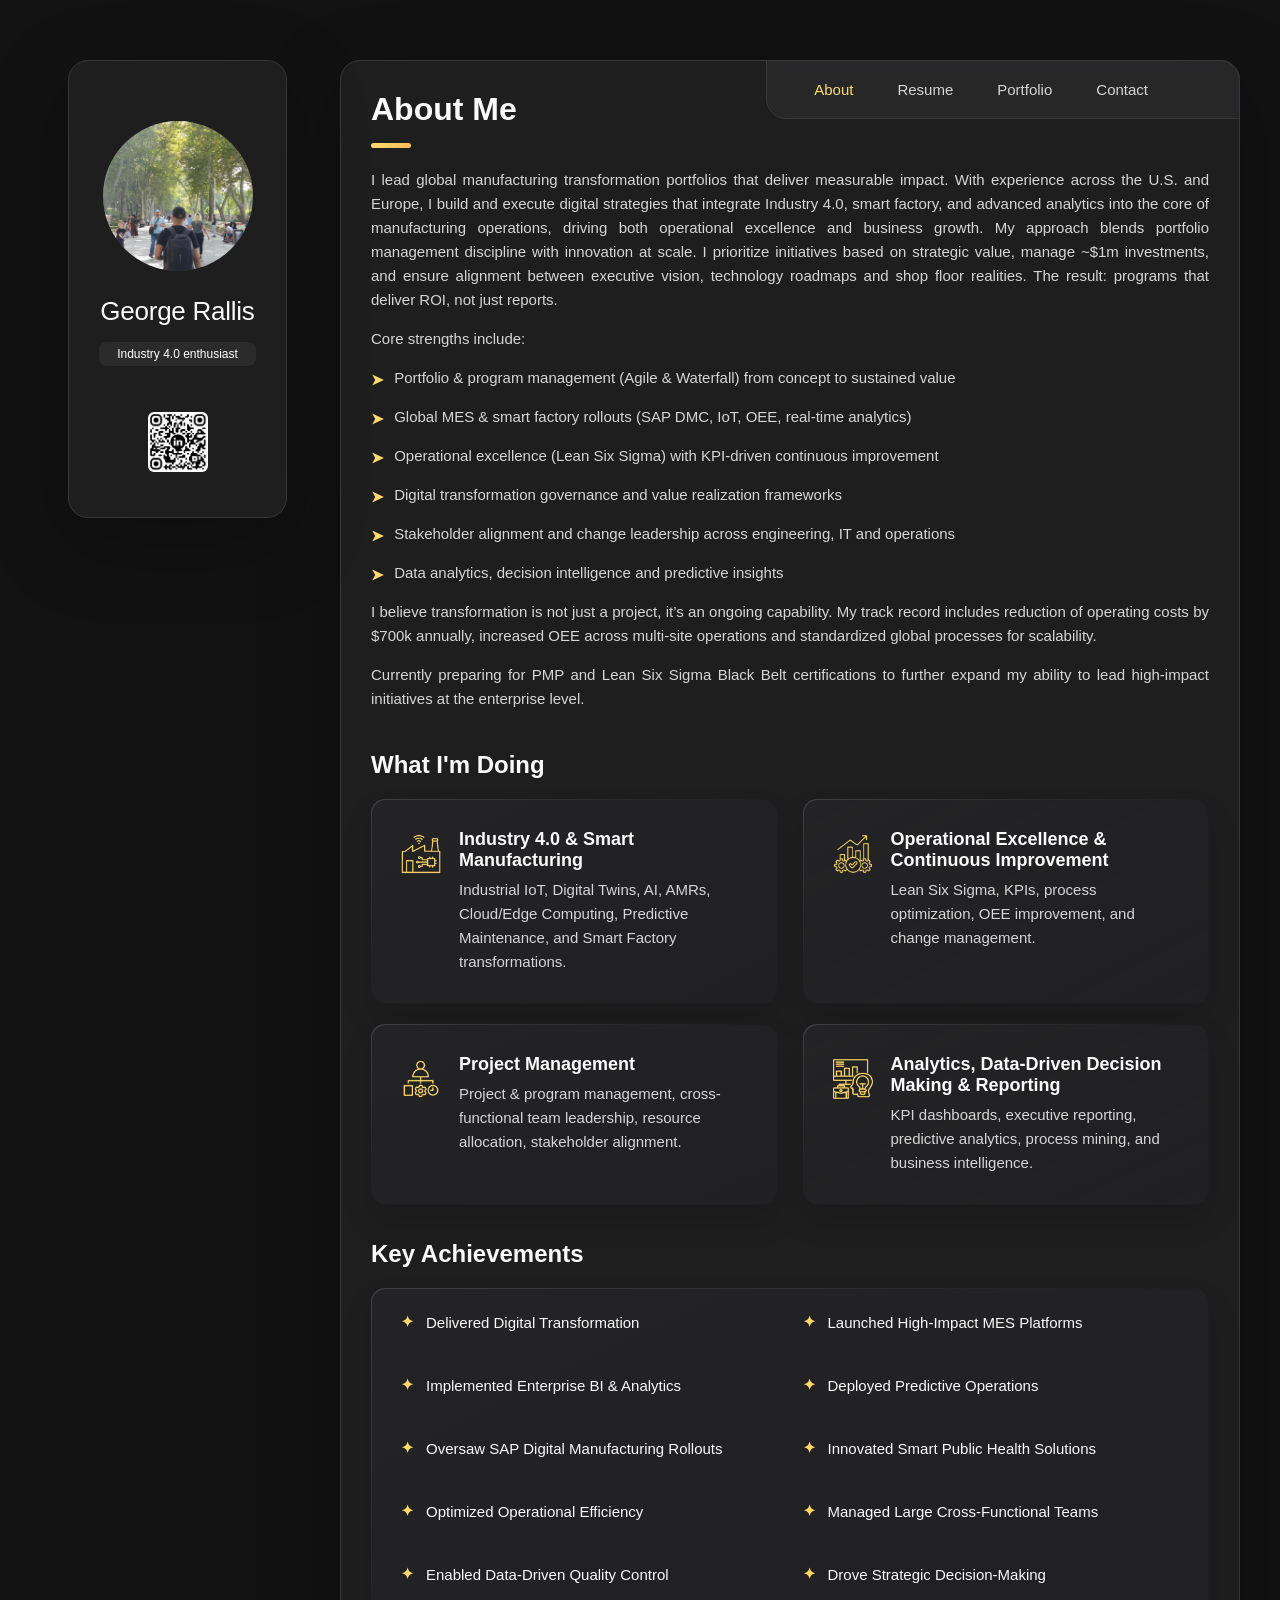
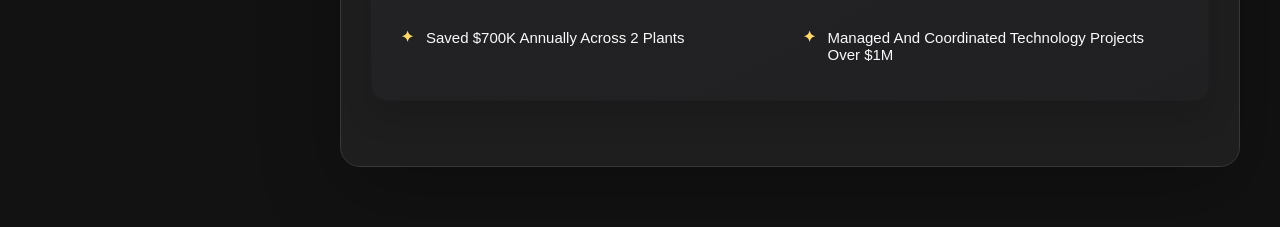
==== commit a2870d2e: "github pages" ====
--- a/index.html
+++ b/index.html
@@ -435,11 +435,7 @@
 
               <div data-modal-text>
                 <p>
-                  Richard was hired to create a corporate identity. We were very pleased with the work done. She has a
-                  lot of experience
-                  and is very concerned about the needs of client. Lorem ipsum dolor sit amet, ullamcous cididt
-                  consectetur adipiscing
-                  elit, seds do et eiusmod tempor incididunt ut laborels dolore magnarels alia.
+                  R
                 </p>
               </div>
 
@@ -448,6 +444,7 @@
           </section>
 
         </div>
+
 
         <!--
           - Key Achievements
@@ -460,67 +457,62 @@
     
     <li class="skills-item">
       <div class="title-wrapper">
-        <h5 class="h5"><span class="emoji">✦</span> -22% inventory adjustments</h5>
+        <h5 class="h5"><span class="emoji">✦</span> Delivered Digital Transformation</h5>
       </div>
     </li>
     <li class="skills-item">
       <div class="title-wrapper">
-        <h5 class="h5"><span class="emoji">✦</span> +50% inventory accuracy</h5>
+        <h5 class="h5"><span class="emoji">✦</span> Launched High-Impact MES Platforms</h5>
       </div>
     </li>
     <li class="skills-item">
       <div class="title-wrapper">
-        <h5 class="h5"><span class="emoji">✦</span> ONLY 1% metal sheet discrepancy out of 5.5M kg processed annually and ONLY 4 annual cycle counts</h5>
+        <h5 class="h5"><span class="emoji">✦</span> Implemented Enterprise BI & Analytics</h5>
       </div>
     </li>
     <li class="skills-item">
       <div class="title-wrapper">
-        <h5 class="h5"><span class="emoji">✦</span> -90% manual SAP order creation</h5>
+        <h5 class="h5"><span class="emoji">✦</span> Deployed Predictive Operations</h5>
       </div>
     </li>
     <li class="skills-item">
       <div class="title-wrapper">
-        <h5 class="h5"><span class="emoji">✦</span> +86% time savings with paperless production (from 187 mins to 25 mins)</h5>
+        <h5 class="h5"><span class="emoji">✦</span> Oversaw SAP Digital Manufacturing Rollouts</h5>
       </div>
     </li>
     <li class="skills-item">
       <div class="title-wrapper">
-        <h5 class="h5"><span class="emoji">✦</span> 7% increase in machine shop OEEs within 12 months</h5>
+        <h5 class="h5"><span class="emoji">✦</span> Innovated Smart Public Health Solutions</h5>
       </div>
     </li>
     <li class="skills-item">
       <div class="title-wrapper">
-        <h5 class="h5"><span class="emoji">✦</span> 12% improvement in machine shop production</h5>
+        <h5 class="h5"><span class="emoji">✦</span> Optimized Operational Efficiency</h5>
       </div>
     </li>
     <li class="skills-item">
       <div class="title-wrapper">
-        <h5 class="h5"><span class="emoji">✦</span> 9% improvement in production planning and resource allocation in assembly</h5>
+        <h5 class="h5"><span class="emoji">✦</span> Managed Large Cross-Functional Teams</h5>
       </div>
     </li>
     <li class="skills-item">
       <div class="title-wrapper">
-        <h5 class="h5"><span class="emoji">✦</span> Improved plant visibility with real-time KPIs, OEE tracking, downtime analytics, and automated reporting</h5>
+        <h5 class="h5"><span class="emoji">✦</span> Enabled Data-Driven Quality Control</h5>
       </div>
     </li>
     <li class="skills-item">
       <div class="title-wrapper">
-        <h5 class="h5"><span class="emoji">✦</span> Managed and coordinated technology projects with a total budget of $1M</h5>
+        <h5 class="h5"><span class="emoji">✦</span> Drove Strategic Decision-Making</h5>
       </div>
     </li>
     <li class="skills-item">
       <div class="title-wrapper">
-        <h5 class="h5"><span class="emoji">✦</span> Saved $700K annually for inventory management with M2M solution across two sites</h5>
+        <h5 class="h5"><span class="emoji">✦</span> Saved $700K annually across 2 plants</h5>
       </div>
     </li>
     <li class="skills-item">
       <div class="title-wrapper">
-        <h5 class="h5"><span class="emoji">✦</span> Reduced material handling time by 27% using AMRs in production</h5>
-      </div>
-    </li>
-    <li class="skills-item">
-      <div class="title-wrapper">
-        <h5 class="h5"><span class="emoji">✦</span> 80% accuracy for the in-house predictive maintenance platform deployed for Machine Shop operations (alpha phase) → currently in beta version</h5>
+        <h5 class="h5"><span class="emoji">✦</span> Managed and coordinated technology projects over $1M</h5>
       </div>
     </li>
 
@@ -613,10 +605,9 @@
               <span>Raycap SA Greece - Based: Drama</span>
               <span>05/2022 - Present</span>
               <ul class="timeline-text" style="text-align: justify;">
-                <li>
-                  • <b>Directed the global Smart Factory transformation program</b>, designing and executing a scalable Industry 4.0 roadmap across multiple manufacturing sites to improve connectivity, automation, and data-driven decision-making to achieve corporate KPIs and operational goals.
+                <li>• Directed the global Smart Factory transformation program, designing and executing a scalable Industry 4.0 roadmap across multiple manufacturing sites to improve connectivity, automation, and data-driven decision-making to achieve corporate KPIs and operational goals.
                   <ul style="margin-left: 20px; list-style-type: circle; text-align: justify;">
-                    <li>&#9642; Incorporated in-house product development, MES, IoT, SCADA, AI agents, Digital Twins, AMRs, Predictive Maintenance, Edge & Cloud Computing, 5G, RFID, Machine Vision for Quality Visual Inspection, and Big Data for Advanced Production Analytics with developed forecasting models for SCM.</li>
+                    <li>‣ Incorporated in-house product development, MES, IoT, SCADA, AI agents, Digital Twins, AMRs, Predictive Maintenance, Edge & Cloud Computing, 5G, RFID, Machine Vision for Quality Visual Inspection, and Big Data for Advanced Production Analytics with developed forecasting models for SCM.</li>
                   </ul>
                 </li>
                 <li>•	Partnered cross-functionally with IT, Engineering, Production, and Quality to design a secure and scalable IT/OT architecture, aligning Smart Factory systems with ISO 27001 and international cybersecurity best practices to protect digital assets and ensure operational resilience.</li>
@@ -806,6 +797,27 @@
 
 
 
+
+
+
+
+
+
+
+
+
+
+
+
+
+
+
+
+
+
+
+
+
       <!--
         - #PORTFOLIO
       -->
@@ -843,9 +855,10 @@
                 <li>•	Configured material traceability workflows for serialized components, enabling full batch genealogy and automated quality alerts in compliance with ISO and FDA standards.</li>
                 <li>•	Developed custom SAC dashboards to monitor KPIs such as OEE, scrap rate, and throughput per line, reducing manual reporting efforts by 80% and providing near real-time operational insights.</li>
                 <li>•	Designed automated production exception handling, where deviations in temperature, pressure, or cycle time triggered workflow notifications and corrective action tasks directly in SAP DM.</li>
+                <li>• Re-engineered shopfloor processes (WIP tracking, quality sampling, maintenance escalation) to align with SAP DM best practices.</li>
                 <li>•	Implemented bi-directional SAP ECC integration, ensuring production orders, inventory consumption, and finished goods receipts were automatically synchronized with ERP.</li>
                 <li>•	Led pilot deployment on high-volume lines, achieving a 9% reduction in production downtime through proactive equipment monitoring and data-driven scheduling adjustments.</li>
-                <li>•	Managed end-to-end user training and go-live support (~500 end users), resulting in 100% on-time adoption of electronic batch records and digital work instructions.</li>
+                <li>•	Managed end-to-end user training and go-live support (~500 end users), resulting in 100% on-time adoption of electronic batch records and digital work instructions eliminating all paper-based processes on the shop floor and directly supporting the company's ESG and sustainability targets.</li>
               </ul>
               <div class="timeline-images" style="display: flex; gap: 10px; margin-top: 10px;">
                 <img src="./assets/images/1.jpg" style="width: 8cm; height: 6cm; object-fit: cover; border-radius: 10px; pointer-events: none; user-select: none;">
@@ -869,7 +882,8 @@
                 <li>•	Delivered measurable outcomes, including 7% increase in OEEs within 12 months and 12% improvement in production rate.</li>
               </ul>
               <div class="timeline-images" style="display: flex; gap: 10px; margin-top: 10px;">
-                <img src="./assets/images/amr.jpg" style="width: 5cm; height: 4cm; object-fit: cover; border-radius: 10px; pointer-events: none; user-select: none;">
+                <img src="./assets/images/11.jpg" style="width: 8cm; height: 6cm; object-fit: cover; border-radius: 10px; pointer-events: none; user-select: none;">
+                <img src="./assets/images/8.jpg" style="width: 8cm; height: 6cm; object-fit: cover; border-radius: 10px; pointer-events: none; user-select: none;">
               </div>
               <br>
             </li>
@@ -886,7 +900,7 @@
                 <li>•	Improved efficiency with paperless production, achieving +86% time savings (from 187 mins to 25 mins per batch).</li>
               </ul>
               <div class="timeline-images" style="display: flex; gap: 10px; margin-top: 10px;">
-                <img src="./assets/images/amr.jpg" style="width: 5cm; height: 4cm; object-fit: cover; border-radius: 10px; pointer-events: none; user-select: none;">
+                <img src="./assets/images/14.jpg" style="width: 8cm; height: 6cm; object-fit: cover; border-radius: 10px; pointer-events: none; user-select: none;">
               </div>
               <br>
             </li>
@@ -902,7 +916,8 @@
                 <li>•	Directed change management and user training, ensuring smooth adoption by HR and payroll.</li>
               </ul>
               <div class="timeline-images" style="display: flex; gap: 10px; margin-top: 10px;">
-                <img src="./assets/images/amr.jpg" style="width: 5cm; height: 4cm; object-fit: cover; border-radius: 10px; pointer-events: none; user-select: none;">
+                <img src="./assets/images/15.jpg" style="width: 8cm; height: 6cm; object-fit: cover; border-radius: 10px; pointer-events: none; user-select: none;">
+                <img src="./assets/images/16.jpg" style="width: 8cm; height: 6cm; object-fit: cover; border-radius: 10px; pointer-events: none; user-select: none;">
               </div>
               <br>
             </li>
@@ -918,7 +933,9 @@
                 <li>•	Delivered measurable outcomes, including reduction in unplanned downtime, optimized spare parts inventory, and standardized maintenance reporting across all plants.</li>
               </ul>
               <div class="timeline-images" style="display: flex; gap: 10px; margin-top: 10px;">
-                <img src="./assets/images/amr.jpg" style="width: 5cm; height: 4cm; object-fit: cover; border-radius: 10px; pointer-events: none; user-select: none;">
+                <img src="./assets/images/17.jpg" style="width: 8cm; height: 6cm; object-fit: cover; border-radius: 10px; pointer-events: none; user-select: none;">
+                <img src="./assets/images/18.jpg" style="width: 8cm; height: 6cm; object-fit: cover; border-radius: 10px; pointer-events: none; user-select: none;">
+                <img src="./assets/images/19.jpg" style="width: 8cm; height: 6cm; object-fit: cover; border-radius: 10px; pointer-events: none; user-select: none;">
               </div>
               <br>
             </li>
@@ -933,7 +950,8 @@
                 <li>•	Achieved a 27% reduction in material handling time during 12-hour shifts by implementing automated pallet transport, streamlining production flow and removing all manual transfers between buildings.</li>
               </ul>
               <div class="timeline-images" style="display: flex; gap: 10px; margin-top: 10px;">
-                <img src="./assets/images/amr.jpg" style="width: 5cm; height: 4cm; object-fit: cover; border-radius: 10px; pointer-events: none; user-select: none;">
+                <img src="./assets/images/6.jpg" style="width: 8cm; height: 6cm; object-fit: cover; border-radius: 10px; pointer-events: none; user-select: none;">
+                <img src="./assets/images/13.jpg" style="width: 8cm; height: 6cm; object-fit: cover; border-radius: 10px; pointer-events: none; user-select: none;">
               </div>
               <br>
             </li>
@@ -948,7 +966,7 @@
                 <li>•	Delivered measurable results, including fully automated transfer order confirmations, reduced manual SAP transactions, improved inventory accuracy with real-time updates, and enhanced traceability of intra-plant material flows.</li>
               </ul>
               <div class="timeline-images" style="display: flex; gap: 10px; margin-top: 10px;">
-                <img src="./assets/images/amr.jpg" style="width: 5cm; height: 4cm; object-fit: cover; border-radius: 10px; pointer-events: none; user-select: none;">
+                <img src="./assets/images/9.jpg" style="width: 8cm; height: 6cm; object-fit: cover; border-radius: 10px; pointer-events: none; user-select: none;">
               </div>
               <br>
             </li>
@@ -964,18 +982,54 @@
                 <li>• Prepared documentation and training materials for operators, supervisors, and maintenance teams to ensure smooth ramp-up and knowledge transfer.</li>
               </ul>
               <div class="timeline-images" style="display: flex; gap: 10px; margin-top: 10px;">
-                <img src="./assets/images/amr.jpg" style="width: 5cm; height: 4cm; object-fit: cover; border-radius: 10px; pointer-events: none; user-select: none;">
+                <img src="./assets/images/23.jpg" style="width: 8cm; height: 6cm; object-fit: cover; border-radius: 10px; pointer-events: none; user-select: none;">
               </div>
               <br>
             </li>
 
             <li class="timeline-item">
-              <h4 class="h4 timeline-item-title" style="font-weight: bold; color: hsl(45, 54%, 58%)">..</h4>
-              <ul class="timeline-text" style="text-align: justify;">
-                <li>• Coming Soon...</li>
+              <h4 class="h4 timeline-item-title" style="font-weight: bold; color: hsl(45, 54%, 58%)">Smart AED IoT System & Emergency Response Platform</h4>
+              <ul class="timeline-text" style="text-align: justify;">
+                <li>• Led cross-functional coordination between electrical engineers, software developers, medical stakeholders, and municipal agencies to define requirements and align the system with public safety needs.</li>
+                <li>•	Oversaw the development of an IoT module installed inside the AED case, enabling continuous monitoring of GPS location, battery status and charging health, pad expiration dates, temperature and humidity thresholds and case opening and device readiness events.</li>
+                <li>•	Managed implementation of dual connectivity (5G + LoRaWAN) to ensure reliable communication in both urban and remote areas.</li>
+                <li>•	Directed development of a cloud platform that centralizes AED status, maintenance logs, usage events, and compliance data for municipalities and first-response organizations.</li>
+                <li>• Designed workflows that automatically notify police, hospitals, fire departments, and certified rescuers when an AED is deployed, improving response coordination.</li>
+                <li>• Implemented user and rescuer data management, ensuring accurate record-keeping for certifications, incident reporting, and device usage history.</li>
+                <li>• Introduced automated maintenance alerts and lifecycle tracking, reducing manual inspection requirements and improving device uptime.</li>
+                <li>• Conducted placement and coverage analysis to determine optimal AED locations based on population density, accessibility, and response time modeling.</li>
               </ul>
               <div class="timeline-images" style="display: flex; gap: 10px; margin-top: 10px;">
-                <img src="./assets/images/hourglass.png" style="width: 5cm; height: 4cm; object-fit: cover; border-radius: 10px; pointer-events: none; user-select: none;">
+                <img src="./assets/images/22.jpg" style="width: 8cm; height: 6cm; object-fit: cover; border-radius: 10px; pointer-events: none; user-select: none;">
+              </div>
+              <br>
+            </li>
+
+            <li class="timeline-item">
+              <h4 class="h4 timeline-item-title" style="font-weight: bold; color: hsl(45, 54%, 58%)">Enterprise Business Intelligence & Analytics Implementation</h4>
+              <ul class="timeline-text" style="text-align: justify;">
+                <li>• Led the design and deployment of the Drama plant BI solution to provide actionable insights for production, supply chain, and operations management, enabling data-driven decision-making across multiple manufacturing sites.</li>
+                <li>•	Designed and implemented a centralized data warehouse, consolidating production, quality, inventory, and maintenance data from multiple sources (MES, ERP, and IoT systems).</li>
+                <li>•	Developed interactive dashboards and visualizations using SAP Analytics Cloud and other BI tools to monitor KPIs such as OEEs, scrap and rework rates, inventory levels and supply performance, production throughput and cycle times.</li>
+                <li>•	Designed self-service analytics capabilities for plant managers, enabling them to perform ad hoc queries and root-cause analysis without relying on IT.</li>
+                <li>• Trained stakeholders on interpreting dashboards, setting up alerts, and using BI tools to support operational decision-making.</li>
+              </ul>
+              <div class="timeline-images" style="display: flex; gap: 10px; margin-top: 10px;">
+                <img src="./assets/images/7.jpg" style="width: 8cm; height: 6cm; object-fit: cover; border-radius: 10px; pointer-events: none; user-select: none;">
+                <img src="./assets/images/21.jpg" style="width: 8cm; height: 6cm; object-fit: cover; border-radius: 10px; pointer-events: none; user-select: none;">
+                <img src="./assets/images/24.jpg" style="width: 8cm; height: 6cm; object-fit: cover; border-radius: 10px; pointer-events: none; user-select: none;">
+              </div>
+              <br>
+            </li>
+
+            <li class="timeline-item">
+              <h4 class="h4 timeline-item-title" style="font-weight: bold; color: hsl(45, 54%, 58%)">Machine Learning & Predictive Analytics</h4>
+              <ul class="timeline-text" style="text-align: justify;">
+                <li>•	Managed the deployment of ML models to anticipate equipment failures and reduce unplanned downtime.</li>
+                <li>•	Implemented predictive analytics models to optimize supply chain planning for the Machine Shop department.</li>
+              </ul>
+              <div class="timeline-images" style="display: flex; gap: 10px; margin-top: 10px;">
+                <img src="./assets/images/aaa.jpg" style="width: 8cm; height: 6cm; object-fit: cover; border-radius: 10px; pointer-events: none; user-select: none;">
               </div>
               <br>
             </li>
@@ -983,6 +1037,22 @@
           </ol>
         </section>
       </article>
+
+
+
+
+
+
+
+
+
+
+
+
+
+
+
+
 
 
 
@@ -1176,6 +1246,117 @@
 
       </article>
 -->
+
+
+
+
+
+
+
+
+
+
+
+
+
+
+
+
+
+
+
+
+
+
+
+
+
+
+
+
+
+
+
+      <!--
+        - #CASES
+      -->
+<!--
+      <article class="blog" data-page="blog">
+
+        <header>
+          <h2 class="h2 article-title">Blog</h2>
+        </header>
+
+        <section class="blog-posts">
+
+
+
+          <ol class="timeline-list">
+            <li class="timeline-item">
+              <h4 class="h4 timeline-item-title" style="font-weight: bold; color: hsl(45, 54%, 58%)">Real-Time OEE Deployment for the Machine Shop</h4>
+              <ul class="timeline-text" style="text-align: justify;">
+                <li><b><i><u>Challenge</u></i></b></li>
+                <ul style="margin-left: 20px; list-style-type: circle; text-align: justify;">
+                    <li>• Machine Shop performance data was collected manually, inconsistently, and often delayed. Leadership lacked real-time visibility into equipment effectiveness, downtime drivers, and operational bottlenecks.</li>
+                </ul>
+                <li><b><i><u>Actions</u></i></b></li>
+                <ul style="margin-left: 20px; list-style-type: circle; text-align: justify;">
+                    <li>• Led the end-to-end deployment of a real-time OEE system across CNC machines, fabrication lines, and machining cells.</li>
+                    <li>• Conducted stakeholder interviews with Production, Maintenance, Quality, and Engineering to define data needs and KPIs (Availability, Performance, Quality, Scrap, Planned vs Unplanned Downtime).</li>
+                    <li>• Coordinated the software development team to integrate machine data, operator inputs, and quality records into a unified IIoT architecture.</li>
+                    <li>• </li>
+                    <li>• Executed trials, validation tests, and operator training, ensuring adoption and alignment with Lean and ISO standards.</li>
+                    <li>• Designed dashboards for real-time shop-floor visibility and daily management routines (tier meetings, escalation triggers).</li>
+                  </ul>
+                <li><b><i><u>Outcomes</u></i></b></li>
+                <ul style="margin-left: 20px; list-style-type: circle; text-align: justify;">
+                    <li>• Enabled 100% real-time OEE visibility across the Machine Shop</li>
+                    <li>• Identified top downtime, slow cycles, and scrap causes within the first weeks</li>
+                    <li>• Reduced unplanned downtime through earlier detection and escalation</li>
+                    <li>• Accelerated decision-making and improved daily production control</li>
+                    <li>• Created a scalable blueprint for OEE rollout to additional plants</li>
+                  </ul>
+              </ul>
+              <div class="timeline-images" style="display: flex; gap: 10px; margin-top: 10px;">
+                <img src="./assets/images/hourglass.png" style="width: 5cm; height: 4cm; object-fit: cover; border-radius: 10px; pointer-events: none; user-select: none;">
+              </div>
+              <br>
+            </li>
+            </ol>
+
+
+
+        </section>
+
+      </article>
+-->     
+
+
+
+
+
+
+
+
+
+
+
+
+
+
+
+
+
+
+
+
+
+
+
+
+
+
+
 
 
 
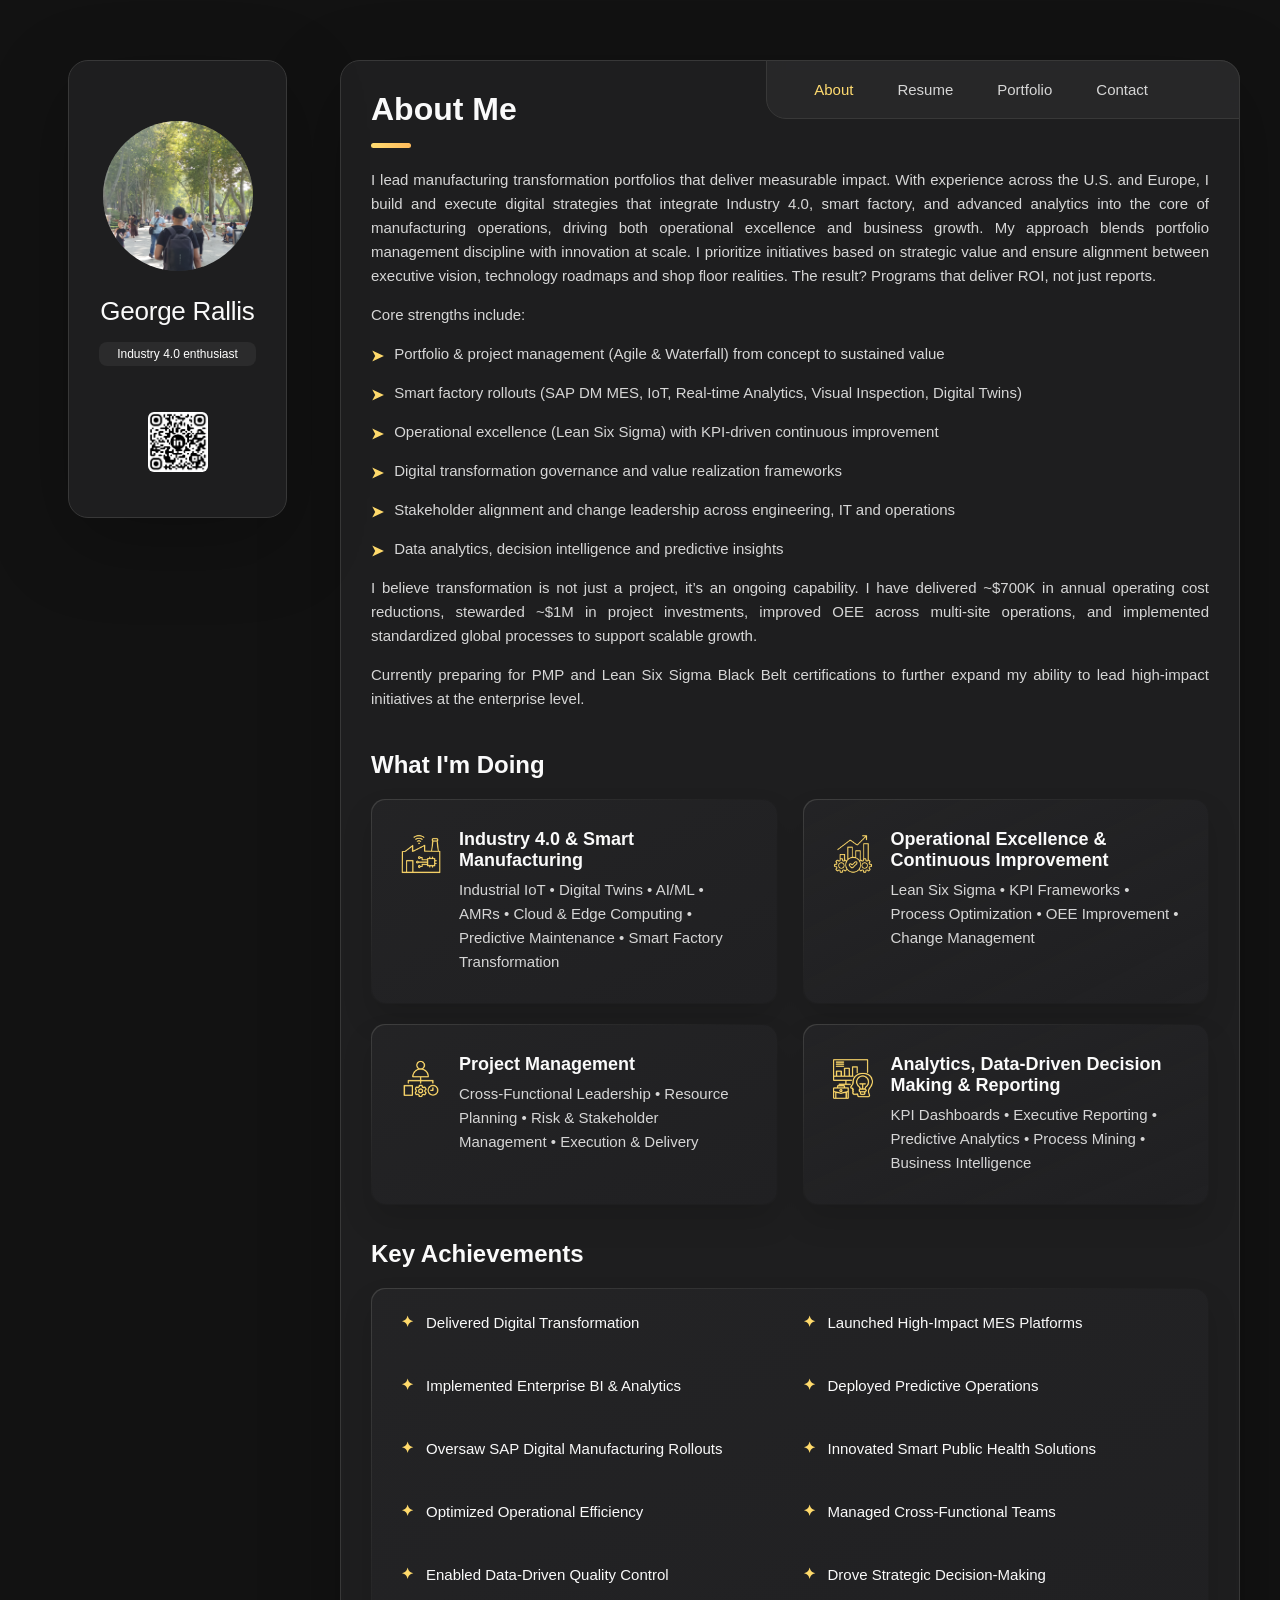
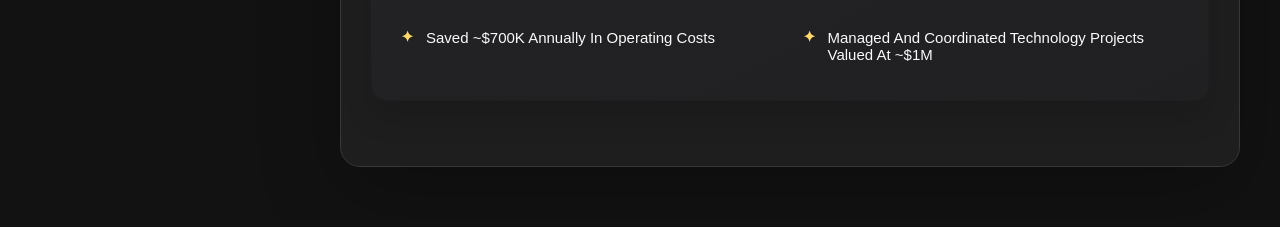
==== commit 683e6a77: "github pages" ====
--- a/index.html
+++ b/index.html
@@ -220,18 +220,18 @@
 
         <section class="about-text" style="text-align: justify;">
           <p>
-            I lead global manufacturing transformation portfolios that deliver measurable impact. With experience across the U.S. and Europe, I build and execute digital strategies that integrate Industry 4.0, smart factory, and advanced analytics into the core of manufacturing operations, driving both operational excellence and business growth.
-            My approach blends portfolio management discipline with innovation at scale. I prioritize initiatives based on strategic value, manage ~$1m investments, and ensure alignment between executive vision, technology roadmaps and shop floor realities. The result: programs that deliver ROI, not just reports.
+            I lead manufacturing transformation portfolios that deliver measurable impact. With experience across the U.S. and Europe, I build and execute digital strategies that integrate Industry 4.0, smart factory, and advanced analytics into the core of manufacturing operations, driving both operational excellence and business growth.
+            My approach blends portfolio management discipline with innovation at scale. I prioritize initiatives based on strategic value and ensure alignment between executive vision, technology roadmaps and shop floor realities. The result? Programs that deliver ROI, not just reports.
           </p>
           <p>Core strengths include:</p>
-          <p><span class="emoji">➤</span> Portfolio & program management (Agile & Waterfall) from concept to sustained value</p>
-          <p><span class="emoji">➤</span> Global MES & smart factory rollouts (SAP DMC, IoT, OEE, real-time analytics)</p>
+          <p><span class="emoji">➤</span> Portfolio & project management (Agile & Waterfall) from concept to sustained value</p>
+          <p><span class="emoji">➤</span> Smart factory rollouts (SAP DM MES, IoT, Real-time Analytics, Visual Inspection, Digital Twins)</p>
           <p><span class="emoji">➤</span> Operational excellence (Lean Six Sigma) with KPI-driven continuous improvement</p>
           <p><span class="emoji">➤</span> Digital transformation governance and value realization frameworks</p>
           <p><span class="emoji">➤</span> Stakeholder alignment and change leadership across engineering, IT and operations</p>
           <p><span class="emoji">➤</span> Data analytics, decision intelligence and predictive insights</p>
           <p>
-            I believe transformation is not just a project, it’s an ongoing capability. My track record includes reduction of operating costs by $700k annually, increased OEE across multi-site operations and standardized global processes for scalability.
+            I believe transformation is not just a project, it’s an ongoing capability. I have delivered ~$700K in annual operating cost reductions, stewarded ~$1M in project investments, improved OEE across multi-site operations, and implemented standardized global processes to support scalable growth.
           </p>
           <p>
             Currently preparing for PMP and Lean Six Sigma Black Belt certifications to further expand my ability to lead high-impact initiatives at the enterprise level.
@@ -256,7 +256,7 @@
               <div class="service-content-box">
                 <h4 class="h4 service-item-title">Industry 4.0 & Smart Manufacturing</h4>
                 <p class="service-item-text">
-                  Industrial IoT, Digital Twins, AI, AMRs, Cloud/Edge Computing, Predictive Maintenance, and Smart Factory transformations.
+                  Industrial IoT • Digital Twins • AI/ML • AMRs • Cloud & Edge Computing • Predictive Maintenance • Smart Factory Transformation
                 </p>
               </div>
             </li>
@@ -268,7 +268,7 @@
               <div class="service-content-box">
                 <h4 class="h4 service-item-title">Operational Excellence & Continuous Improvement</h4>
                 <p class="service-item-text">
-                  Lean Six Sigma, KPIs, process optimization, OEE improvement, and change management.
+                  Lean Six Sigma • KPI Frameworks • Process Optimization • OEE Improvement • Change Management
                 </p>
               </div>
             </li>
@@ -280,7 +280,7 @@
               <div class="service-content-box">
                 <h4 class="h4 service-item-title">Project Management</h4>
                 <p class="service-item-text">
-                  Project & program management, cross-functional team leadership, resource allocation, stakeholder alignment.
+                  Cross-Functional Leadership • Resource Planning • Risk & Stakeholder Management • Execution & Delivery
                 </p>
               </div>
             </li>
@@ -292,7 +292,7 @@
               <div class="service-content-box">
                 <h4 class="h4 service-item-title">Analytics, Data-Driven Decision Making & Reporting</h4>
                 <p class="service-item-text">
-                  KPI dashboards, executive reporting, predictive analytics, process mining, and business intelligence.
+                  KPI Dashboards • Executive Reporting • Predictive Analytics • Process Mining • Business Intelligence
                 </p>
               </div>
             </li>
@@ -492,7 +492,7 @@
     </li>
     <li class="skills-item">
       <div class="title-wrapper">
-        <h5 class="h5"><span class="emoji">✦</span> Managed Large Cross-Functional Teams</h5>
+        <h5 class="h5"><span class="emoji">✦</span> Managed Cross-Functional Teams</h5>
       </div>
     </li>
     <li class="skills-item">
@@ -507,12 +507,12 @@
     </li>
     <li class="skills-item">
       <div class="title-wrapper">
-        <h5 class="h5"><span class="emoji">✦</span> Saved $700K annually across 2 plants</h5>
+        <h5 class="h5"><span class="emoji">✦</span> Saved ~$700K annually in operating costs</h5>
       </div>
     </li>
     <li class="skills-item">
       <div class="title-wrapper">
-        <h5 class="h5"><span class="emoji">✦</span> Managed and coordinated technology projects over $1M</h5>
+        <h5 class="h5"><span class="emoji">✦</span> Managed and coordinated technology projects valued at ~$1M</h5>
       </div>
     </li>
 
@@ -605,17 +605,13 @@
               <span>Raycap SA Greece - Based: Drama</span>
               <span>05/2022 - Present</span>
               <ul class="timeline-text" style="text-align: justify;">
-                <li>• Directed the global Smart Factory transformation program, designing and executing a scalable Industry 4.0 roadmap across multiple manufacturing sites to improve connectivity, automation, and data-driven decision-making to achieve corporate KPIs and operational goals.
-                  <ul style="margin-left: 20px; list-style-type: circle; text-align: justify;">
-                    <li>‣ Incorporated in-house product development, MES, IoT, SCADA, AI agents, Digital Twins, AMRs, Predictive Maintenance, Edge & Cloud Computing, 5G, RFID, Machine Vision for Quality Visual Inspection, and Big Data for Advanced Production Analytics with developed forecasting models for SCM.</li>
-                  </ul>
-                </li>
-                <li>•	Partnered cross-functionally with IT, Engineering, Production, and Quality to design a secure and scalable IT/OT architecture, aligning Smart Factory systems with ISO 27001 and international cybersecurity best practices to protect digital assets and ensure operational resilience.</li>
-                <li>•	Developed a cross-functional team integrating IT, Operations, Engineering, and Quality to enable Industry 4.0 initiatives and accelerate digital transformation, improving operational agility, productivity, and data-driven decision-making enterprise-wide.</li>
-                <li>•	Chaired the Digital Manufacturing Steering Committee, presenting project roadmaps and performance updates to plant leadership and functional managers to secure alignment and investment in continuous improvement initiatives.</li>
-                <li>•	Functioned as PMO for digital transformation initiatives, overseeing project planning, execution, risk mitigation, budgeting, stakeholder communication and post-project reviews.</li>
-                <li>•	Led continuous improvement initiatives using Lean Six Sigma, improving production processes, efficiency, and quality across manufacturing operations.</li>
-                <li>•	Worked closely with external vendors and consultants to plan, implement, and enhance SAP projects, ensuring successful integration with the existing systems.</li>
+                <li>• Directed the global Smart Factory transformation program, designing and executing a scalable Industry 4.0 roadmap across multiple manufacturing sites to improve connectivity, automation, and data-driven decision-making to achieve corporate KPIs and operational goals.</li>
+                <li>• Defined the digital operating model for manufacturing incorporating in-house product development, MES (SAP DM), IoT, SCADA, AI agents, Digital Twins, AMRs, Predictive Maintenance, Edge & Cloud Computing, 5G, RFID, Machine Vision for Quality Visual Inspection and Big Data for Advanced Production Analytics with developed forecasting models for SCM.</li>
+                <li>•	Served as PMO for digital transformation initiatives, managing project scope, risk, timelines, budgets, stakeholder alignment, and cross-functional deliverables while ensuring on-time, on-budget implementation.</li>
+                <li>•	Organized the Digital Manufacturing Steering Committee, aligning plant leadership on priorities, investment decisions, execution risks, and measurable value creation.</li>
+                <li>•	Coordinated cross-functional teams (IT, Operations, Quality, Engineering) to build secure IT/OT architectures aligned with ISO 27001 and modern cybersecurity practices.</li>
+                <li>•	Drove continuous improvement programs using Lean Six Sigma methodologies to enhance throughput, reduce waste, and optimize end-to-end processes across production lines.</li>
+                <li>•	Coordinated external vendors and system integrators for SAP, IoT, and automation programs, ensuring high-quality technical delivery and seamless system integration. </li>
               </ul>
             </li>
 
@@ -851,8 +847,8 @@
             <li class="timeline-item">
               <h4 class="h4 timeline-item-title" style="font-weight: bold; color: hsl(45, 54%, 58%)">MES Implementation of SAP Digital Manufacturing (SAP DM)</h4>
               <ul class="timeline-text" style="text-align: justify;">
-                <li>•	Led the implementation of SAP DM for real-time production tracking across all manufacturing lines, integrating PLCs and OPC-UA-enabled machinery to automate data capture for production orders and quality checks.</li>
-                <li>•	Configured material traceability workflows for serialized components, enabling full batch genealogy and automated quality alerts in compliance with ISO and FDA standards.</li>
+                <li>•	Led the implementation of SAP DM for real-time production tracking across all manufacturing lines, integrating PLCs and OPC-UA/MQTT-enabled machinery to automate data capture for production orders and quality checks.</li>
+                <li>•	Configured material traceability workflows for serialized components, enabling full batch genealogy and automated quality alerts in compliance with ISO standards.</li>
                 <li>•	Developed custom SAC dashboards to monitor KPIs such as OEE, scrap rate, and throughput per line, reducing manual reporting efforts by 80% and providing near real-time operational insights.</li>
                 <li>•	Designed automated production exception handling, where deviations in temperature, pressure, or cycle time triggered workflow notifications and corrective action tasks directly in SAP DM.</li>
                 <li>• Re-engineered shopfloor processes (WIP tracking, quality sampling, maintenance escalation) to align with SAP DM best practices.</li>
@@ -873,7 +869,7 @@
               <h4 class="h4 timeline-item-title" style="font-weight: bold; color: hsl(45, 54%, 58%)">In-house modular MES (RayTrace) development for the Machine Shop </h4>
               <ul class="timeline-text" style="text-align: justify;">
                 <li>•	Led end-to-end in-house MES development tailored for a machine shop environment, delivering a modular solution that supports flexible production workflows and multi-machine connectivity.</li>
-                <li>•	Designed and implemented real-time machine data capture, integrating CNC machines, PLCs, and sensors to track cycle time, spindle utilization, and machine status automatically.</li>
+                <li>•	Designed and implemented real-time machine data capture, integrating CNC machines, PLCs, and sensors to track cycle time, OEE, machine status and production data automatically.</li>
                 <li>•	Developed dynamic work order and job tracking modules, enabling operators to log progress, report downtime, and track setup/processing times with minimal manual effort.</li>
                 <li>•	Built custom dashboards and analytics for production KPIs, including machine utilization, job completion rates, and scrap, improving visibility and data-driven decision-making.</li>
                 <li>•	Enabled traceability and quality control workflows, logging tool usage, maintenance history, and part inspection results to ensure compliance and reduce rework.</li>
@@ -959,8 +955,8 @@
             <li class="timeline-item">
               <h4 class="h4 timeline-item-title" style="font-weight: bold; color: hsl(45, 54%, 58%)">RFID-Enabled Intra-Logistics Automation with SAP Integration</h4>
               <ul class="timeline-text" style="text-align: justify;">
-                <li>• Led the design and deployment of an RFID gate system to monitor forklift movements and automate transfer order confirmations in SAP.</li>
-                <li>•	Coordinated with IT, consultants and warehouse teams to integrate RFID hardware, SAP and workflow processes.</li>
+                <li>• Led the design and deployment of a BRADY RFID gate system to monitor forklift movements and automate transfer order confirmations in SAP.</li>
+                <li>•	Coordinated vendor, IT, consultants and warehouse teams to integrate RFID hardware, SAP and workflow processes.</li>
                 <li>•	Defined system requirements, validated RFID scanning protocols, and ensured accurate real-time tracking of materials.</li>
                 <li>•	Oversaw end-to-end testing, go-live, and user training, ensuring smooth adoption and minimal operational disruption.</li>
                 <li>•	Delivered measurable results, including fully automated transfer order confirmations, reduced manual SAP transactions, improved inventory accuracy with real-time updates, and enhanced traceability of intra-plant material flows.</li>
@@ -972,7 +968,7 @@
             </li>
 
             <li class="timeline-item">
-              <h4 class="h4 timeline-item-title" style="font-weight: bold; color: hsl(45, 54%, 58%)">Production Line Design - Charleston, SC Plant (Project: Link5G, New York)</h4>
+              <h4 class="h4 timeline-item-title" style="font-weight: bold; color: hsl(45, 54%, 58%)">Production Line Design and Quality Inspection - Charleston, SC Plant (Project: LinkNYC, New York)</h4>
               <ul class="timeline-text" style="text-align: justify;">
                 <li>• Designed the end-to-end production line for the Charleston plant, optimizing workflow, equipment layout, and material handling.</li>
                 <li>•	Trained SAP users and supervisors on SAP processes, serialization, and quality procedures to ensure smooth adoption and compliance with regulatory and production standards.</li>
@@ -1027,6 +1023,17 @@
               <ul class="timeline-text" style="text-align: justify;">
                 <li>•	Managed the deployment of ML models to anticipate equipment failures and reduce unplanned downtime.</li>
                 <li>•	Implemented predictive analytics models to optimize supply chain planning for the Machine Shop department.</li>
+              </ul>
+              <div class="timeline-images" style="display: flex; gap: 10px; margin-top: 10px;">
+                <img src="./assets/images/aaa.jpg" style="width: 8cm; height: 6cm; object-fit: cover; border-radius: 10px; pointer-events: none; user-select: none;">
+              </div>
+              <br>
+            </li>
+
+            <li class="timeline-item">
+              <h4 class="h4 timeline-item-title" style="font-weight: bold; color: hsl(45, 54%, 58%)">Pending...</h4>
+              <ul class="timeline-text" style="text-align: justify;">
+                <li>•	Pending...</li>
               </ul>
               <div class="timeline-images" style="display: flex; gap: 10px; margin-top: 10px;">
                 <img src="./assets/images/aaa.jpg" style="width: 8cm; height: 6cm; object-fit: cover; border-radius: 10px; pointer-events: none; user-select: none;">
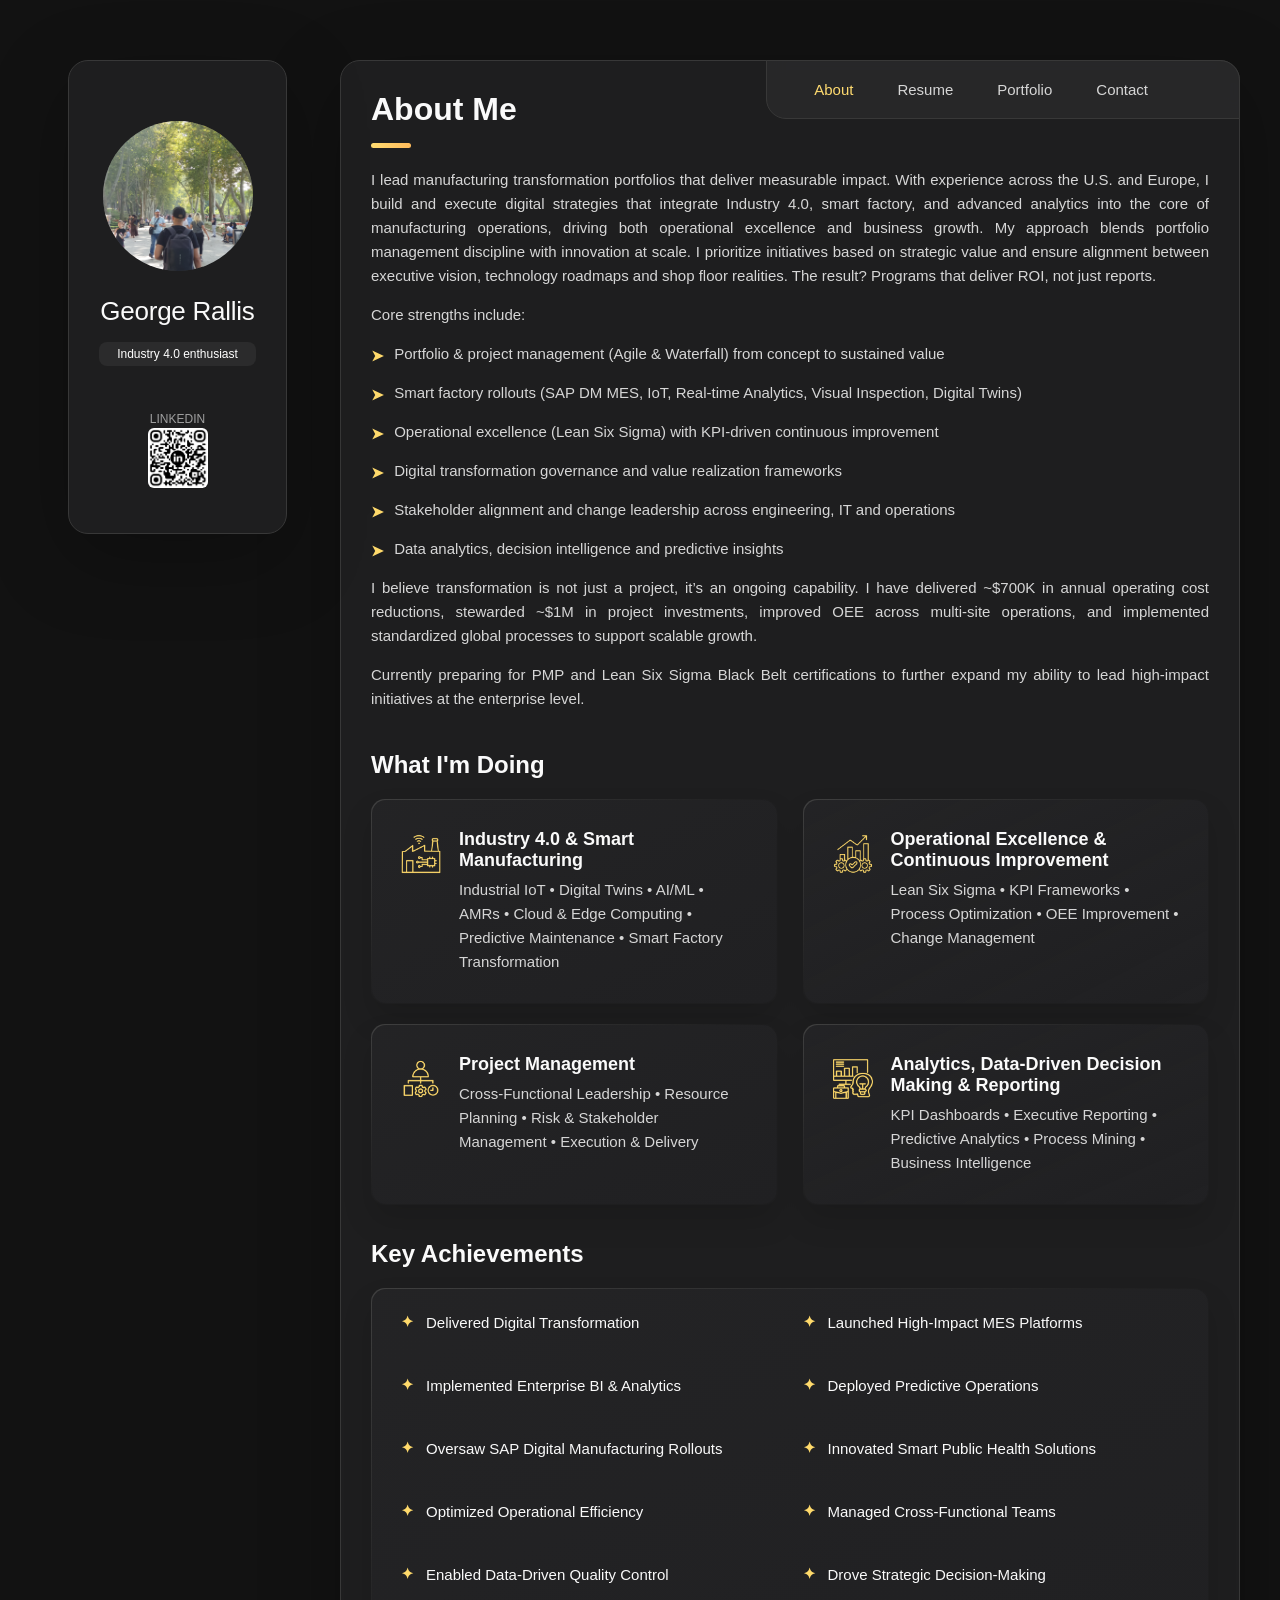
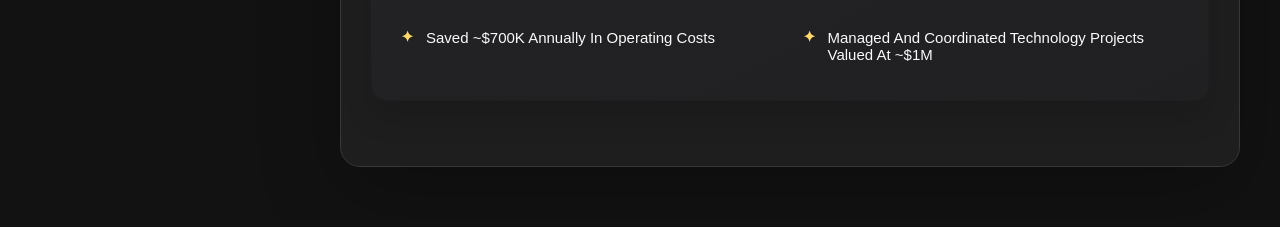
==== commit f5b897eb: "github pages" ====
--- a/index.html
+++ b/index.html
@@ -64,6 +64,7 @@
 
           <li class="contact-item qr-item">
             <div class="contact-info">
+              <p class="contact-title">linkedin</p>
               <a href="https://www.linkedin.com/in/grallis/" target="_blank">
                 <img src="./assets/images/qr-code-styling.png" alt="LinkedIn QR Code" class="qr-code" />
               </a>
@@ -527,43 +528,43 @@
 <!--
         <section class="clients">
 
-          <h3 class="h3 clients-title">Clients</h3>
+          <h3 class="h3 clients-title">Certifications</h3>
 
           <ul class="clients-list has-scrollbar">
 
             <li class="clients-item">
               <a href="#">
-                <img src="./assets/images/logo-1-color.png" alt="client logo">
+                <img src="./assets/images/badge1.png" alt="client logo">
               </a>
             </li>
 
             <li class="clients-item">
               <a href="#">
-                <img src="./assets/images/logo-2-color.png" alt="client logo">
+                <img src="./assets/images/badge1.png" alt="client logo">
               </a>
             </li>
 
             <li class="clients-item">
               <a href="#">
-                <img src="./assets/images/logo-3-color.png" alt="client logo">
+                <img src="./assets/images/badge1.png" alt="client logo">
               </a>
             </li>
 
             <li class="clients-item">
               <a href="#">
-                <img src="./assets/images/logo-4-color.png" alt="client logo">
+                <img src="./assets/images/badge1.png" alt="client logo">
               </a>
             </li>
 
             <li class="clients-item">
               <a href="#">
-                <img src="./assets/images/logo-5-color.png" alt="client logo">
+                <img src="./assets/images/badge1.png" alt="client logo">
               </a>
             </li>
 
             <li class="clients-item">
               <a href="#">
-                <img src="./assets/images/logo-6-color.png" alt="client logo">
+                <img src="./assets/images/badge1.png" alt="client logo">
               </a>
             </li>
 
@@ -939,7 +940,7 @@
             <li class="timeline-item">
               <h4 class="h4 timeline-item-title" style="font-weight: bold; color: hsl(45, 54%, 58%)">5G AMR Implementation for Automated Material Handling</h4>
               <ul class="timeline-text" style="text-align: justify;">
-                <li>•	Project managed the deployment of the first functional Autonomous Mobile Robot (AMR) for smart intralogistics, automating the transfer of finished material pallets between two campus buildings.</li>
+                <li>•	Managed the deployment of the first Greek functional industrial Autonomous Mobile Robot (AMR) for smart intralogistics, automating the transfer of finished material pallets between two campus buildings.</li>
                 <li>•	Collaborated with the Information Technology Institute's development team to design and implement advanced navigation and mapping algorithms, leveraging GPS and 5G connectivity for precise routing.</li>
                 <li>•	Oversaw integration of the AMR with a central control platform, enabling real-time monitoring, task scheduling, and performance tracking.</li>
                 <li>•	Defined AMR requirements, including payload, docking, and route optimization, ensuring safe and efficient material handling.</li>
@@ -975,7 +976,7 @@
                 <li>•	Designed workstations and assembly sequences, including task allocation, operator instructions, and standardized operating procedures.</li>
                 <li>•	Integrated quality checkpoints and inspection procedures throughout the line to ensure early defect detection and minimize rework.</li>
                 <li>• Coordinated with engineering, operations, and safety teams to ensure compliance with industrial safety, lean manufacturing, and ergonomic standards.</li>
-                <li>• Prepared documentation and training materials for operators, supervisors, and maintenance teams to ensure smooth ramp-up and knowledge transfer.</li>
+                <li>• Prepared documentation and SAP training materials for operators, supervisors, and maintenance teams to ensure smooth ramp-up and knowledge transfer.</li>
               </ul>
               <div class="timeline-images" style="display: flex; gap: 10px; margin-top: 10px;">
                 <img src="./assets/images/23.jpg" style="width: 8cm; height: 6cm; object-fit: cover; border-radius: 10px; pointer-events: none; user-select: none;">
@@ -986,7 +987,7 @@
             <li class="timeline-item">
               <h4 class="h4 timeline-item-title" style="font-weight: bold; color: hsl(45, 54%, 58%)">Smart AED IoT System & Emergency Response Platform</h4>
               <ul class="timeline-text" style="text-align: justify;">
-                <li>• Led cross-functional coordination between electrical engineers, software developers, medical stakeholders, and municipal agencies to define requirements and align the system with public safety needs.</li>
+                <li>• Led cross-functional coordination between electronic engineers, software developers, medical stakeholders, and municipal agencies to define requirements and align the system with public safety needs.</li>
                 <li>•	Oversaw the development of an IoT module installed inside the AED case, enabling continuous monitoring of GPS location, battery status and charging health, pad expiration dates, temperature and humidity thresholds and case opening and device readiness events.</li>
                 <li>•	Managed implementation of dual connectivity (5G + LoRaWAN) to ensure reliable communication in both urban and remote areas.</li>
                 <li>•	Directed development of a cloud platform that centralizes AED status, maintenance logs, usage events, and compliance data for municipalities and first-response organizations.</li>
@@ -1031,9 +1032,12 @@
             </li>
 
             <li class="timeline-item">
-              <h4 class="h4 timeline-item-title" style="font-weight: bold; color: hsl(45, 54%, 58%)">Pending...</h4>
-              <ul class="timeline-text" style="text-align: justify;">
-                <li>•	Pending...</li>
+              <h4 class="h4 timeline-item-title" style="font-weight: bold; color: hsl(45, 54%, 58%)">Centralized Code Management Platform Implementation</h4>
+              <ul class="timeline-text" style="text-align: justify;">
+                <li>•	Conceived and proposed the idea of a centralized coding platform using GitLab.</li>
+                <li>•	Led negotiations with vendors and evaluated platform solutions.</li>
+                <li>•	Secured approval and signed the service agreement for implementation.</li>
+                <li>•	Laid the foundation for centralized, secure, and collaborative code management.</li>
               </ul>
               <div class="timeline-images" style="display: flex; gap: 10px; margin-top: 10px;">
                 <img src="./assets/images/aaa.jpg" style="width: 8cm; height: 6cm; object-fit: cover; border-radius: 10px; pointer-events: none; user-select: none;">
@@ -1041,6 +1045,17 @@
               <br>
             </li>
 
+            <li class="timeline-item">
+              <h4 class="h4 timeline-item-title" style="font-weight: bold; color: hsl(45, 54%, 58%)">On-going Projects</h4>
+              <ul class="timeline-text" style="text-align: justify;">
+                <li>•	BMS Implementation for Participation in IPTO's "Demand & Response" Balancing Market.</li>
+                <li>•	Exploring AI agents for manufacturing optimization.</li>
+              </ul>
+              <div class="timeline-images" style="display: flex; gap: 10px; margin-top: 10px;">
+                <img src="./assets/images/aaa.jpg" style="width: 8cm; height: 6cm; object-fit: cover; border-radius: 10px; pointer-events: none; user-select: none;">
+              </div>
+              <br>
+            </li>
           </ol>
         </section>
       </article>
@@ -1080,179 +1095,42 @@
           <ul class="blog-posts-list">
 
             <li class="blog-post-item">
-              <a href="#">
+              <a href="https://www.proinos-typos.gr/neo-ilektroniko-systima-eidopoiei-toys-diasostes-molis-enas-apinidotis-sti-drama-kinithei-apo-ti-thesi-toy/">
 
                 <figure class="blog-banner-box">
-                  <img src="./assets/images/blog-1.jpg" alt="Design conferences in 2022" loading="lazy">
+                  <img src="https://www.proinos-typos.gr/wp-content/uploads/2022/12/karpa-scaled.jpg" alt="Greek Cardiology Congress" loading="lazy">
                 </figure>
 
                 <div class="blog-content">
 
                   <div class="blog-meta">
-                    <p class="blog-category">Design</p>
+                    <p class="blog-category">IoT</p>
 
                     <span class="dot"></span>
 
-                    <time datetime="2022-02-23">Fab 23, 2022</time>
+                    <time datetime="2022-02-23">Dec 21, 2022</time>
                   </div>
 
-                  <h3 class="h3 blog-item-title">Design conferences in 2022</h3>
+                  <h3 class="h3 blog-item-title">Greek Cardiology Congress</h3>
 
                   <p class="blog-text">
-                    Veritatis et quasi architecto beatae vitae dicta sunt, explicabo.
+                    New electronic system alerts rescuers as soon as a defibrillator in Drama moves from its position.
                   </p>
 
                 </div>
 
               </a>
             </li>
-
-            <li class="blog-post-item">
-              <a href="#">
-
-                <figure class="blog-banner-box">
-                  <img src="./assets/images/blog-2.jpg" alt="Best fonts every designer" loading="lazy">
-                </figure>
-
-                <div class="blog-content">
-
-                  <div class="blog-meta">
-                    <p class="blog-category">Design</p>
-
-                    <span class="dot"></span>
-
-                    <time datetime="2022-02-23">Fab 23, 2022</time>
-                  </div>
-
-                  <h3 class="h3 blog-item-title">Best fonts every designer</h3>
-
-                  <p class="blog-text">
-                    Sed ut perspiciatis, nam libero tempore, cum soluta nobis est eligendi.
-                  </p>
-
-                </div>
-
-              </a>
-            </li>
-
-            <li class="blog-post-item">
-              <a href="#">
-
-                <figure class="blog-banner-box">
-                  <img src="./assets/images/blog-3.jpg" alt="Design digest #80" loading="lazy">
-                </figure>
-
-                <div class="blog-content">
-
-                  <div class="blog-meta">
-                    <p class="blog-category">Design</p>
-
-                    <span class="dot"></span>
-
-                    <time datetime="2022-02-23">Fab 23, 2022</time>
-                  </div>
-
-                  <h3 class="h3 blog-item-title">Design digest #80</h3>
-
-                  <p class="blog-text">
-                    Excepteur sint occaecat cupidatat no proident, quis nostrum exercitationem ullam corporis suscipit.
-                  </p>
-
-                </div>
-
-              </a>
-            </li>
-
-            <li class="blog-post-item">
-              <a href="#">
-
-                <figure class="blog-banner-box">
-                  <img src="./assets/images/blog-4.jpg" alt="UI interactions of the week" loading="lazy">
-                </figure>
-
-                <div class="blog-content">
-
-                  <div class="blog-meta">
-                    <p class="blog-category">Design</p>
-
-                    <span class="dot"></span>
-
-                    <time datetime="2022-02-23">Fab 23, 2022</time>
-                  </div>
-
-                  <h3 class="h3 blog-item-title">UI interactions of the week</h3>
-
-                  <p class="blog-text">
-                    Enim ad minim veniam, consectetur adipiscing elit, quis nostrud exercitation ullamco laboris nisi.
-                  </p>
-
-                </div>
-
-              </a>
-            </li>
-
-            <li class="blog-post-item">
-              <a href="#">
-
-                <figure class="blog-banner-box">
-                  <img src="./assets/images/blog-5.jpg" alt="The forgotten art of spacing" loading="lazy">
-                </figure>
-
-                <div class="blog-content">
-
-                  <div class="blog-meta">
-                    <p class="blog-category">Design</p>
-
-                    <span class="dot"></span>
-
-                    <time datetime="2022-02-23">Fab 23, 2022</time>
-                  </div>
-
-                  <h3 class="h3 blog-item-title">The forgotten art of spacing</h3>
-
-                  <p class="blog-text">
-                    Maxime placeat, sed do eiusmod tempor incididunt ut labore et dolore magna aliqua.
-                  </p>
-
-                </div>
-
-              </a>
-            </li>
-
-            <li class="blog-post-item">
-              <a href="#">
-
-                <figure class="blog-banner-box">
-                  <img src="./assets/images/blog-6.jpg" alt="Design digest #79" loading="lazy">
-                </figure>
-
-                <div class="blog-content">
-
-                  <div class="blog-meta">
-                    <p class="blog-category">Design</p>
-
-                    <span class="dot"></span>
-
-                    <time datetime="2022-02-23">Fab 23, 2022</time>
-                  </div>
-
-                  <h3 class="h3 blog-item-title">Design digest #79</h3>
-
-                  <p class="blog-text">
-                    Optio cumque nihil impedit uo minus quod maxime placeat, velit esse cillum.
-                  </p>
-
-                </div>
-
-              </a>
-            </li>
+-->
+
+
 
           </ul>
 
         </section>
 
       </article>
--->
+
 
 
 
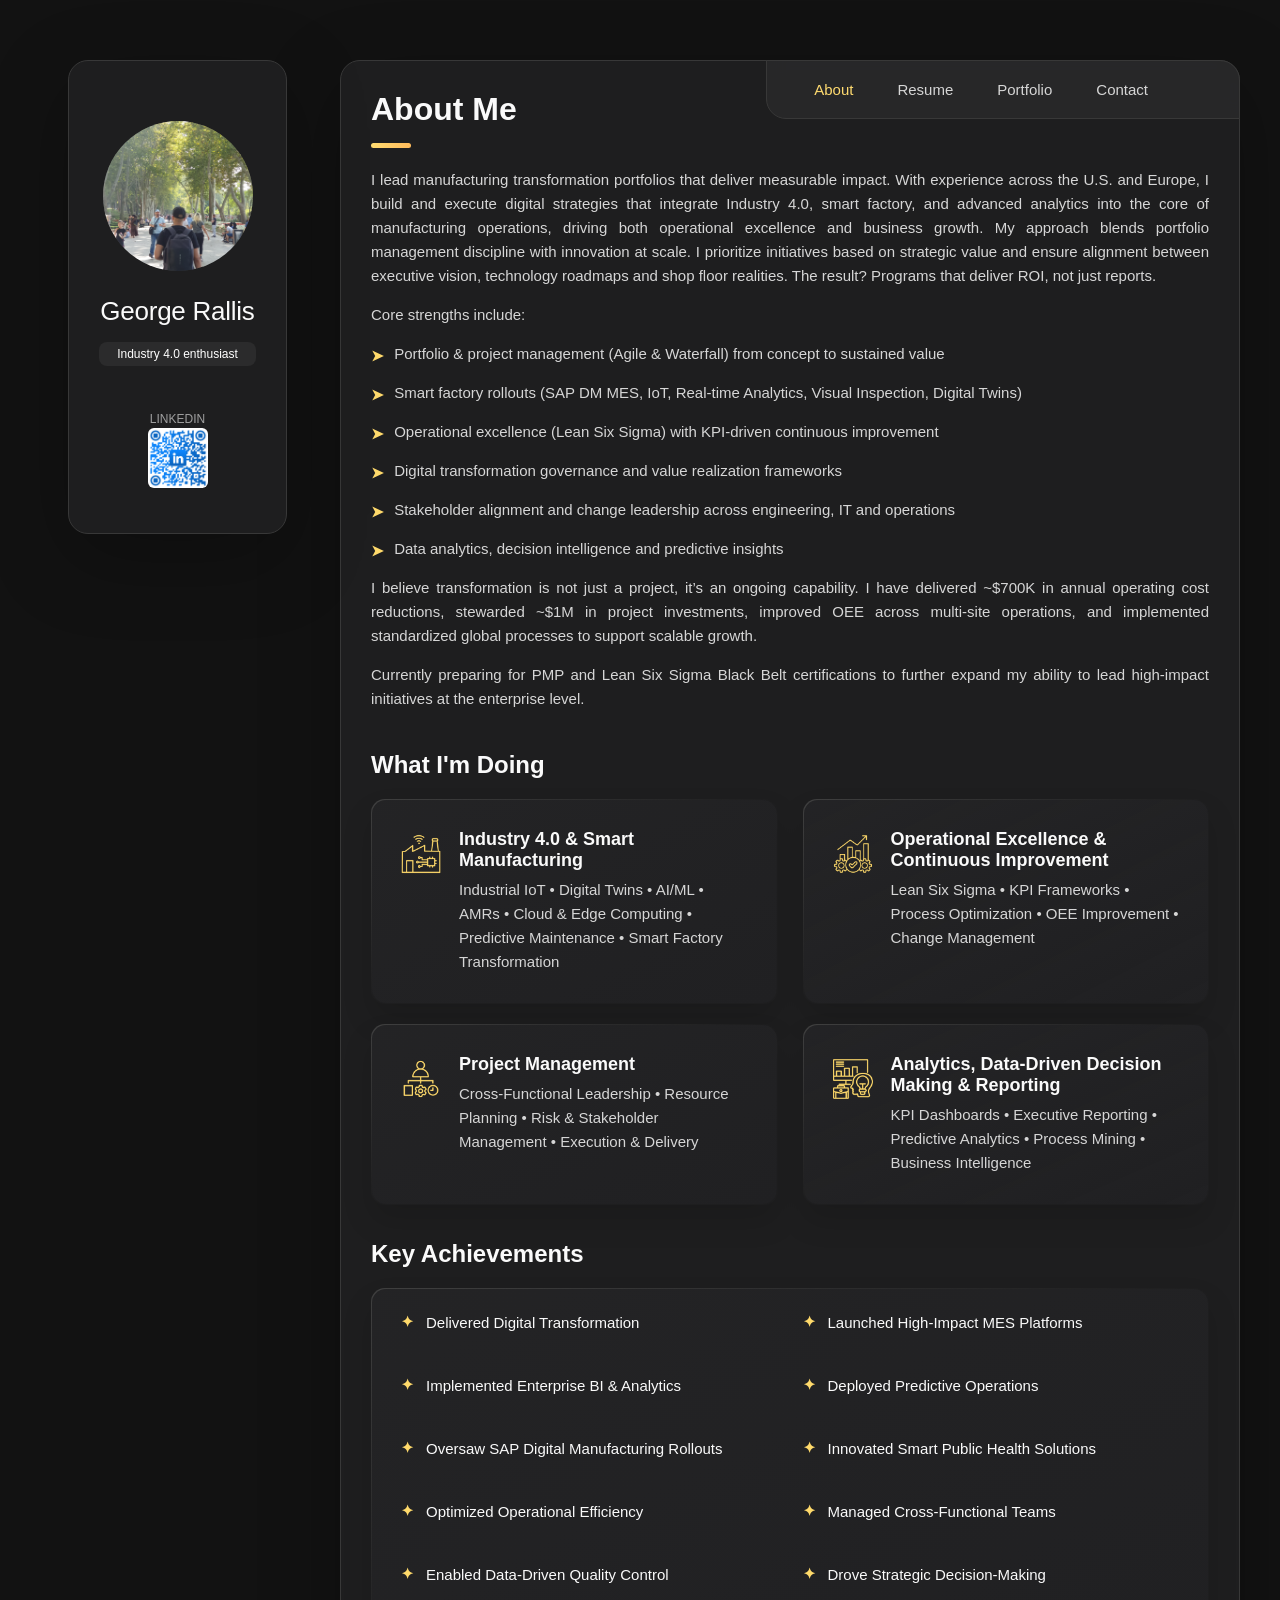
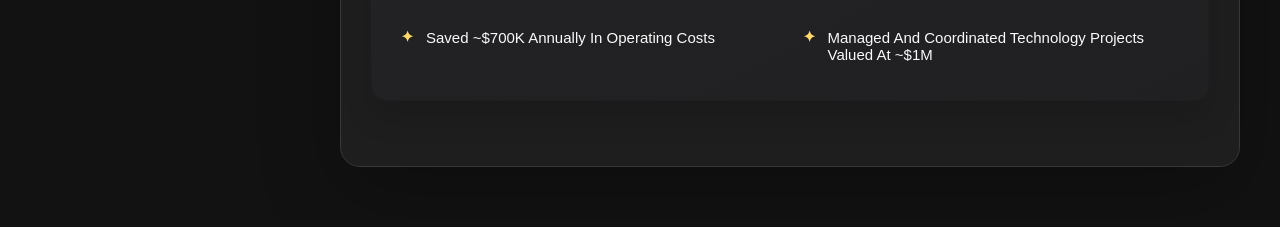
==== commit a26585ef: "github pages" ====
--- a/index.html
+++ b/index.html
@@ -621,7 +621,7 @@
               <span>Senekis & Sons Ltd-Electrical Switchboards, Thessaloniki, Greece</span>
               <span>11/2020 - 4/2022</span>
               <ul class="timeline-text" style="text-align: justify;">
-                <li>•	Drove Lean-based operational excellence initiatives, reducing non-value-added time by 15% and improving production cycle efficiency by 10%.</li>
+                <!--<li>•	Drove Lean-based operational excellence initiatives, reducing non-value-added time by 15% and improving production cycle efficiency by 10%.</li>-->
                 <li>•	Designed and implemented process automation and safety compliance solutions across electrical manufacturing systems.</li>
                 <li>•	Managed end-to-end project delivery, ensuring cost control, stakeholder alignment, and on-time execution.</li>
               </ul>
@@ -1316,4 +1316,4 @@
 
 </body>
 
-</html>+</html>
